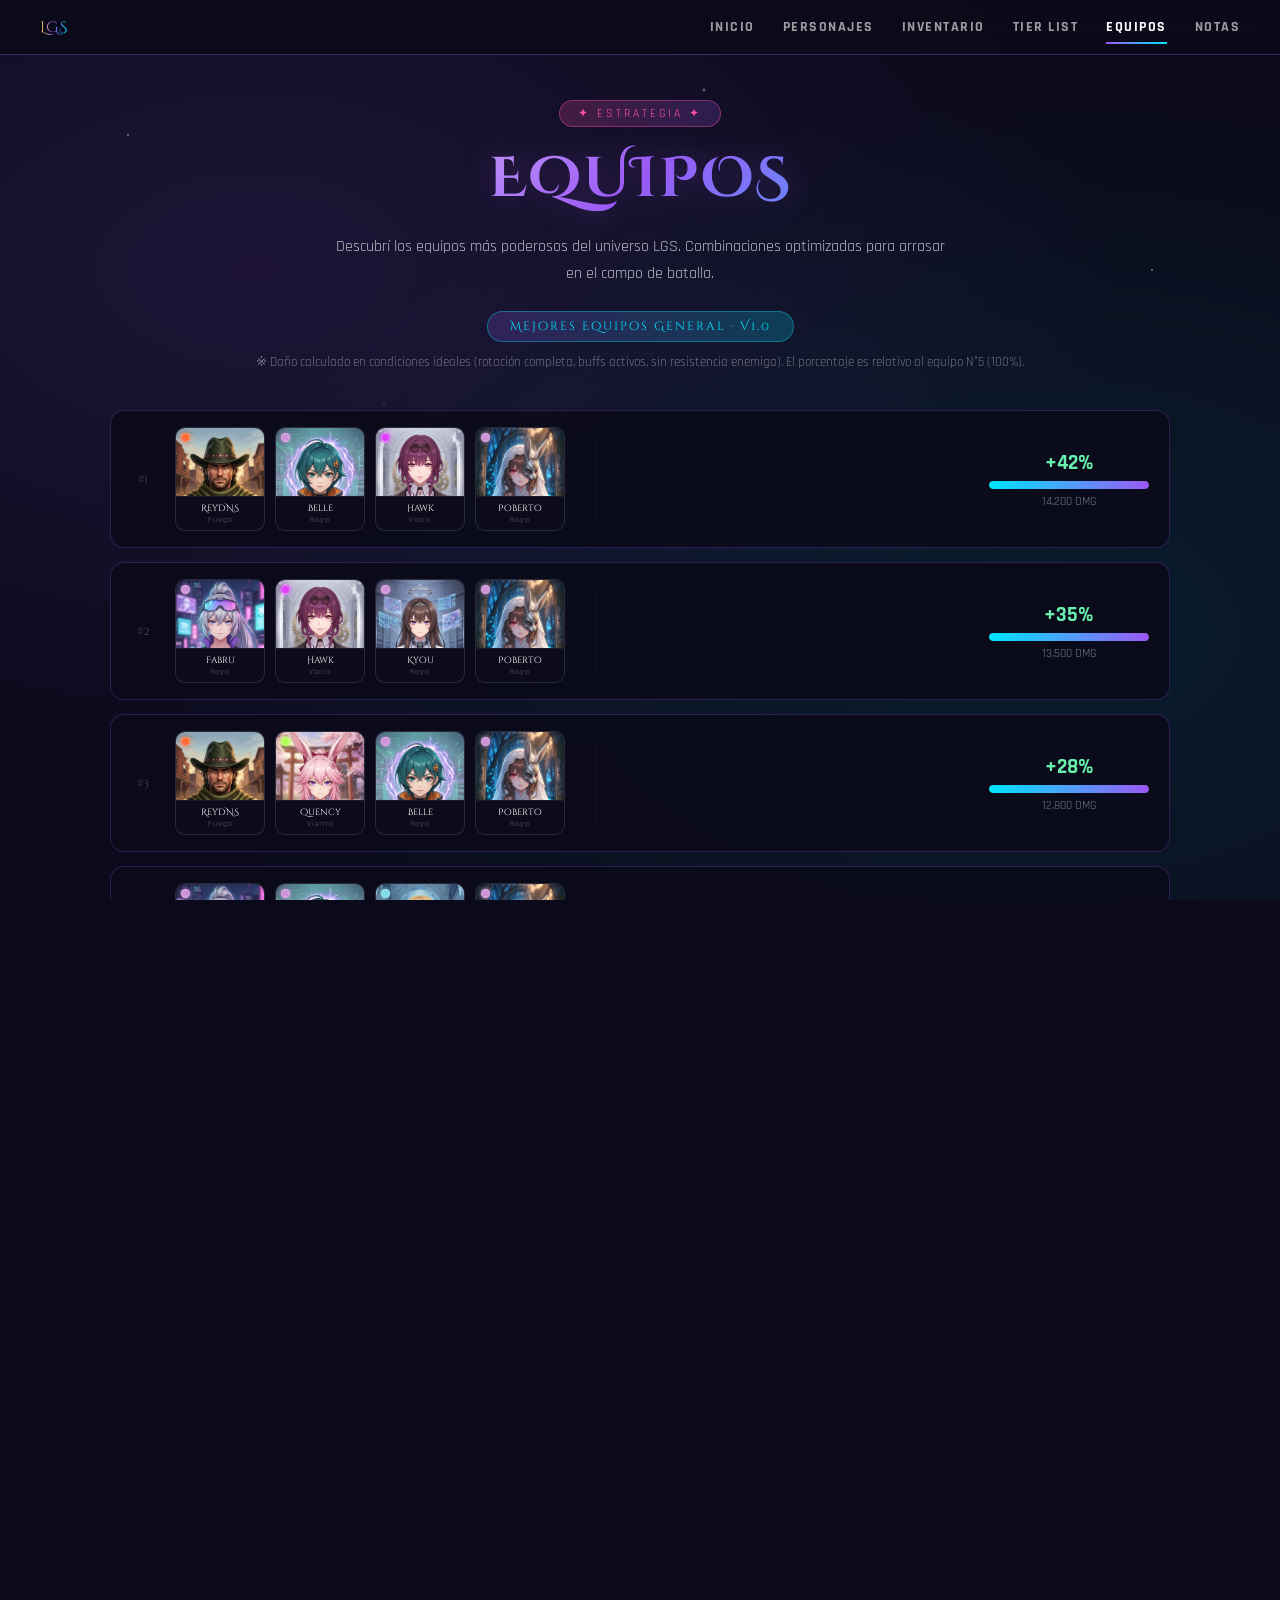
==== equipos.html @ 1db4ce7a "Add files via upload" ====
<!DOCTYPE html>
<html lang="es">
<head>
<meta charset="UTF-8">
<meta name="viewport" content="width=device-width, initial-scale=1.0">
<title>Equipos · LGS Wiki</title>
<link rel="stylesheet" href="styles.css">
<style>
/* ── REEMPLAZÁ TODO EL BLOQUE <style> con esto ── */

/* ── EQUIPOS WRAP ── */
.equipos-wrap{
  position:relative;z-index:1; /* fix subtítulo invisible */
  max-width:1100px;margin:100px auto 60px;padding:0 20px;
}
.equipos-intro{
  position:relative;z-index:2;
  text-align:center;margin-bottom:40px;
}
.equipos-desc{
  color:rgba(255,255,255,.7); /* más visible */
  font-size:1rem;line-height:1.7;max-width:620px;margin:16px auto 24px;
}
.equipos-version{
  display:inline-block;
  background:linear-gradient(90deg,rgba(155,89,245,.2),rgba(0,229,255,.2));
  border:1px solid rgba(0,229,255,.35);border-radius:20px;padding:6px 22px;
  font-family:'Cinzel Decorative',cursive;font-size:.78rem;letter-spacing:2px;color:var(--cyan);
}
.equipos-note{color:rgba(255,255,255,.4);font-size:.8rem;margin-top:12px;}

/* ── CADA EQUIPO ── */
.equipo-card{
  position:relative;z-index:1;
  background:rgba(10,10,26,.9);
  border:1px solid rgba(155,89,245,.25);
  border-radius:14px;
  padding:16px 20px;
  margin-bottom:14px;
  display:flex;
  align-items:center;
  gap:20px;
  transition:border-color .3s,box-shadow .3s;
}
.equipo-card:hover{
  border-color:var(--violet);
  box-shadow:0 6px 20px rgba(0,0,0,.5);
}

/* Número de equipo */
.equipo-num{
  font-family:'Cinzel Decorative',cursive;
  font-size:.75rem;color:rgba(255,255,255,.25);
  width:24px;flex-shrink:0;text-align:center;
}

/* Personajes */
.equipo-chars{display:flex;gap:10px;flex-shrink:0;}

/* Espacio libre a la derecha (para futuro contenido) */
.equipo-extra{
  flex:1;
  min-height:80px;
  border-left:1px dashed rgba(255,255,255,.06);
  margin-left:10px;
  padding-left:16px;
  display:flex;
  align-items:center;
  color:rgba(255,255,255,.15);
  font-size:.78rem;
  letter-spacing:1px;
}

/* Barra de daño */
.equipo-dmg-bar{
  width:160px;flex-shrink:0;
  display:flex;flex-direction:column;align-items:center;gap:5px;
}
.dmg-percent{font-size:1.3rem;font-weight:900;color:var(--gold);}
.dmg-number{font-size:.75rem;color:rgba(255,255,255,.45);}
.bar-bg{width:100%;height:8px;background:rgba(255,255,255,.07);border-radius:4px;overflow:hidden;}
.bar-fill{height:100%;background:linear-gradient(90deg,var(--cyan),var(--violet));border-radius:4px;}

/* ── TARJETAS DE PERSONAJE ── */
.eq-card{
  width:90px;background:rgba(255,255,255,.04);border:1px solid rgba(255,255,255,.1);
  border-radius:10px;overflow:hidden;display:flex;flex-direction:column;flex-shrink:0;
}
.eq-card-art{width:100%;height:68px;position:relative;overflow:hidden;}
.eq-card-art img{width:100%;height:100%;object-fit:cover;object-position:top center;display:block;}
.eq-card-art-bg{width:100%;height:100%;display:flex;align-items:center;justify-content:center;
  font-size:1.1rem;color:rgba(255,255,255,.15);}
.eq-card-elem{position:absolute;top:5px;left:5px;width:9px;height:9px;
  border-radius:50%;border:1px solid rgba(255,255,255,.3);z-index:2;}
.eq-card-body{padding:5px 6px;background:rgba(10,10,26,.85);
  border-top:1px solid rgba(255,255,255,.06);text-align:center;}
.eq-card-name{font-family:'Cinzel Decorative',cursive;font-size:.55rem;color:#fff;
  white-space:nowrap;overflow:hidden;text-overflow:ellipsis;}
.eq-card-elname{font-size:.5rem;color:rgba(255,255,255,.35);letter-spacing:1px;margin-top:1px;}

/* Responsive */
@media(max-width:700px){
  .equipo-card{flex-wrap:wrap;}
  .equipo-extra{display:none;}
  .equipo-dmg-bar{width:100%;flex-direction:row;justify-content:space-between;align-items:center;}
  .bar-bg{flex:1;margin:0 8px;}
  .eq-card{width:72px;}
  .eq-card-art{height:56px;}
}
</style>
</head>
<body data-page="equipos">
<div class="bg-layer"></div>
<nav>
  <div class="nav-logo" onclick="goTo('home')">LGS</div>
  <button class="nav-hamburger" id="nav-hamburger" aria-label="Menú">
    <span></span><span></span><span></span>
  </button>
  <div class="nav-links" id="nav-links">
    <button class="nav-btn" data-page="home"       onclick="goTo('home');closeMenu()">Inicio</button>
    <button class="nav-btn" data-page="personajes" onclick="goTo('personajes');closeMenu()">Personajes</button>
    <button class="nav-btn" data-page="inventario" onclick="goTo('inventario');closeMenu()">Inventario</button>
    <button class="nav-btn" data-page="tierlist"   onclick="goTo('tierlist');closeMenu()">Tier List</button>
    <button class="nav-btn" data-page="equipos"    onclick="goTo('equipos');closeMenu()">Equipos</button>
    <button class="nav-btn" data-page="notas"      onclick="goTo('notas');closeMenu()">Notas</button>
  </div>
</nav>

<div class="equipos-wrap">
  <div class="equipos-intro">
    <div class="section-badge">✦ Estrategia ✦</div>
    <h1 class="section-title">Equipos</h1>
    <p class="equipos-desc">Descubrí los equipos más poderosos del universo LGS. Combinaciones optimizadas para arrasar en el campo de batalla.</p>
    <div class="equipos-version">Mejores Equipos General · V1.0</div>
    <p class="equipos-note">※ Daño calculado en condiciones ideales (rotación completa, buffs activos, sin resistencia enemiga). El porcentaje es relativo al equipo N°5 (100%).</p>
  </div>
  <div id="equipos-list"></div>
</div>

<script src="scripts.js" defer></script>

<script defer>
// ════════════════════════════════════════
// MAPEO DE CARTAS (Tierlist) POR ID
// ════════════════════════════════════════
const CARTA_IMG = {
  1: 'Personajes 1.0 De frente/ReyDNSCarta.jpg',
  2: 'Personajes 1.0 De frente/MikiCarta.jpg',
  3: 'Personajes 1.0 De frente/BelleCarta.jpg',
  4: 'Personajes 1.0 De frente/HawkCarta.jpg',
  5: 'Personajes 1.0 De frente/FabruCarta.jpg',
  6: 'Personajes 1.0 De frente/EugenioCarta.jpg',
  7: 'Personajes 1.0 De frente/KyouCarta.jpg',
  8: 'Personajes 1.0 De frente/TtlimCarta.jpg',
  9: 'Personajes 1.0 De frente/CrisCarta.jpg',
  10: 'Personajes 1.0 De frente/QuencyCarta.jpg',
  11: 'Personajes 1.0 De frente/EydisCarta.jpg',
  12: 'Personajes 1.0 De frente/iKaytoCarta.jpg',
  13: 'Personajes 1.0 De frente/PobertoCarta.jpg',
  14: 'Personajes 1.0 De frente/YanfeiCarta.jpg',
  15: 'Personajes 1.0 De frente/KoenigCarta.jpg',
  16: 'Personajes 1.0 De frente/TakoCarta.jpg',
  17: 'Personajes 1.0 De frente/ZenkinCarta.jpg',
  18: 'Personajes 1.0 De frente/DawnCarta.jpg',
  19: 'Personajes 1.0 De frente/RegutaCarta.jpg',
  20: 'Personajes 1.0 De frente/NanaomiCarta.jpg',
  21: 'Personajes 1.0 De frente/SofiCarta.jpg',
  22: 'Personajes 1.0 De frente/ArekuCarta.jpg',
  23: 'Personajes 1.0 De frente/HarrietCarta.jpg',
  24: 'Personajes 1.0 De frente/AlelinCarta.jpg',
  25: 'Personajes 1.0 De frente/EscarlataCarta.jpg',
  26: 'Personajes 1.0 De frente/AbrilCarta.jpg',
  27: 'Personajes 1.0 De frente/AlexTMZCarta.jpg',
  28: 'Personajes 1.0 De frente/KomatoCarta.jpg'
};

const EQUIPOS = [
  { chars:[1,3,4,13], dmg:14200 },
  { chars:[5,4,7,13], dmg:13500 },
  { chars:[1,10,3,13], dmg:12800 },
  { chars:[5,3,8,13], dmg:12100 },
  { chars:[1,10,3,25], dmg:10000 },
  { chars:[12,18,20,13], dmg:9500 },
  { chars:[9,24,15,13], dmg:8900 },
  { chars:[9,22,19,13], dmg:8300 },
  { chars:[21,24,17,13], dmg:7800 },
  { chars:[12,8,20,25], dmg:7200 }
];

const DAMAGE_BASE = EQUIPOS[4].dmg;

function renderEquipos() {
  const container = document.getElementById('equipos-list');
  if (!container) return;

  container.innerHTML = EQUIPOS.map((equipo, idx) => {
    const porcentaje = Math.round((equipo.dmg / DAMAGE_BASE) * 100);
    const relativo   = porcentaje - 100;
    const signo      = relativo >= 0 ? '+' : '';
    const barWidth   = Math.min(100, porcentaje);

    const charsHTML = equipo.chars.map(id => {
      const c = CHARS.find(x => x.id === id);
      if (!c) {
        return `<div class="eq-card">
          <div class="eq-card-art">
            <div class="eq-card-art-bg">?</div>
          </div>
        </div>`;
      }
      const el = EC[c.element];
      // 🃏 Usamos la imagen de carta si existe; si no, el splash art; si no, gradiente
      const imgSrc = CARTA_IMG[id] || c.art;
      const artHtml = imgSrc
        ? `<img src="${imgSrc}" alt="${c.name}">`
        : `<div class="eq-card-art-bg" style="background:${GRAD[c.element]};"></div>`;
      return `
        <div class="eq-card">
          <div class="eq-card-art">
            ${artHtml}
            <div class="eq-card-elem" style="background:${el.color};box-shadow:0 0 5px ${el.color};"></div>
          </div>
          <div class="eq-card-body">
            <div class="eq-card-name">${c.name}</div>
            <div class="eq-card-elname">${el.label}</div>
          </div>
        </div>`;
    }).join('');

    return `
      <div class="equipo-card">
        <div class="equipo-num">#${idx + 1}</div>
        <div class="equipo-chars">${charsHTML}</div>
        <div class="equipo-extra"><!-- espacio libre --></div>
        <div class="equipo-dmg-bar">
<div class="dmg-percent" style="color:${relativo > 0 ? '#69f0ae' : (relativo < 0 ? '#ff5252' : 'var(--gold)')}">${signo}${relativo}%</div>          <div class="bar-bg"><div class="bar-fill" style="width:${barWidth}%"></div></div>
          <div class="dmg-number">${equipo.dmg.toLocaleString()} DMG</div>
        </div>
      </div>`;
  }).join('');
}
document.addEventListener('DOMContentLoaded', renderEquipos);

</script>
</body>
</html>
---- styles.css ----
@import url('https://fonts.googleapis.com/css2?family=Cinzel+Decorative:wght@700;900&family=Rajdhani:wght@400;600;700&display=swap');
*{margin:0;padding:0;box-sizing:border-box;}
:root{
  --gold:#f5c842;--violet:#9b59f5;--cyan:#00e5ff;--pink:#ff4fa3;
  --bg:#0a0a1a;--border:rgba(155,89,245,0.35);
  --fuego:#ff6b35;--hidro:#4fc3f7;--aero:#b2ff59;--geo:#ffca28;
  --electro:#ce93d8;--crio:#80deea;--flora:#69f0ae;
  --celestial:#ffe082;--umbral:#9e9e9e;--caos:#e040fb;
}
html,body{height:100%;background:var(--bg);color:#fff;font-family:'Rajdhani',sans-serif;overflow-x:hidden;}

.bg-layer{position:fixed;inset:0;z-index:0;pointer-events:none;
  background:radial-gradient(ellipse at 20% 30%,rgba(155,89,245,.13) 0%,transparent 60%),
             radial-gradient(ellipse at 80% 70%,rgba(0,229,255,.09) 0%,transparent 60%),var(--bg);}
.bg-layer::before{content:'';position:absolute;inset:0;
  background-image:radial-gradient(1.5px 1.5px at 10% 15%,rgba(255,255,255,.6) 0%,transparent 100%),
    radial-gradient(1px 1px at 30% 45%,rgba(255,255,255,.4) 0%,transparent 100%),
    radial-gradient(2px 2px at 55% 10%,rgba(255,255,255,.5) 0%,transparent 100%),
    radial-gradient(1px 1px at 75% 60%,rgba(255,255,255,.4) 0%,transparent 100%),
    radial-gradient(1.5px 1.5px at 90% 30%,rgba(255,255,255,.6) 0%,transparent 100%),
    radial-gradient(1px 1px at 65% 85%,rgba(255,255,255,.35) 0%,transparent 100%);
  animation:twinkle 4s ease-in-out infinite alternate;}
@keyframes twinkle{from{opacity:.6}to{opacity:1}}

/* ── NAV ── */
nav{position:fixed;top:0;left:0;right:0;z-index:300;display:flex;align-items:center;justify-content:space-between;
  padding:14px 40px;background:rgba(10,10,26,.9);backdrop-filter:blur(14px);
  border-bottom:1px solid var(--border);}
.nav-logo{font-family:'Cinzel Decorative',cursive;font-size:.95rem;cursor:pointer;
  background:linear-gradient(90deg,var(--gold),var(--violet),var(--cyan));
  -webkit-background-clip:text;background-clip:text;-webkit-text-fill-color:transparent;}

/* Links — visibles en desktop, ocultos en móvil */
.nav-links{display:flex;gap:28px;}

.nav-btn{background:none;border:none;color:rgba(255,255,255,.6);cursor:pointer;
  font-family:'Rajdhani',sans-serif;font-size:.9rem;font-weight:700;letter-spacing:1.5px;
  text-transform:uppercase;padding:4px 0;position:relative;transition:color .2s;}
.nav-btn::after{content:'';position:absolute;bottom:-4px;left:0;right:0;height:2px;
  background:linear-gradient(90deg,var(--violet),var(--cyan));
  transform:scaleX(0);transition:transform .3s;transform-origin:left;}
.nav-btn:hover,.nav-btn.active{color:#fff;}
.nav-btn.active::after,.nav-btn:hover::after{transform:scaleX(1);}

/* Hamburguesa — oculta en desktop */
.nav-hamburger{
  display:none;
  flex-direction:column;
  justify-content:center;
  align-items:center;
  gap:5px;
  background:none;
  border:1px solid rgba(155,89,245,.4);
  border-radius:8px;
  cursor:pointer;
  padding:8px 9px;
  z-index:310;
  flex-shrink:0;
}
.nav-hamburger span{
  display:block;
  width:22px;height:2px;
  background:rgba(255,255,255,.85);
  border-radius:2px;
  transition:transform .3s,opacity .3s;
}
.nav-hamburger.open span:nth-child(1){transform:translateY(7px) rotate(45deg);}
.nav-hamburger.open span:nth-child(2){opacity:0;}
.nav-hamburger.open span:nth-child(3){transform:translateY(-7px) rotate(-45deg);}

/* ── HOME ── */
.home-wrap{min-height:100vh;display:flex;flex-direction:column;align-items:center;
  justify-content:center;text-align:center;padding:100px 20px 60px;}
.hero-badge{display:inline-block;background:linear-gradient(90deg,rgba(155,89,245,.2),rgba(0,229,255,.2));
  border:1px solid rgba(0,229,255,.4);border-radius:20px;padding:6px 20px;
  font-size:.78rem;letter-spacing:3px;text-transform:uppercase;color:var(--cyan);margin-bottom:24px;
  animation:fadeInDown .8s ease both;}
.hero-title{font-family:'Cinzel Decorative',cursive;font-size:clamp(2rem,6vw,4.5rem);line-height:1.1;
  background:linear-gradient(135deg,#fff 0%,var(--gold) 40%,var(--violet) 70%,var(--cyan) 100%);
  -webkit-background-clip:text;background-clip:text;-webkit-text-fill-color:transparent;
  background-size:200% 200%;animation:gradShift 4s ease infinite,fadeInDown 1s ease both;margin-bottom:8px;}
@keyframes gradShift{0%,100%{background-position:0 50%}50%{background-position:100% 50%}}
.hero-sub{font-family:'Cinzel Decorative',cursive;font-size:clamp(.9rem,2vw,1.6rem);
  color:rgba(255,255,255,.45);letter-spacing:4px;margin-bottom:24px;animation:fadeInDown 1.1s ease both;}
.hero-divider{width:200px;height:2px;background:linear-gradient(90deg,transparent,var(--violet),var(--cyan),transparent);
  margin:0 auto 40px;animation:fadeIn 1.2s ease both;}
.hero-desc{max-width:540px;font-size:1.05rem;color:rgba(255,255,255,.55);line-height:1.7;
  margin-bottom:48px;animation:fadeInUp 1.2s ease both;}
.home-cards{display:grid;grid-template-columns:repeat(auto-fit,minmax(210px,1fr));
  gap:22px;max-width:880px;width:100%;animation:fadeInUp 1.4s ease both;}
.home-card{background:rgba(255,255,255,.04);border:1px solid var(--border);border-radius:16px;
  padding:30px 22px;cursor:pointer;transition:transform .3s,box-shadow .3s,border-color .3s;
  text-align:center;position:relative;overflow:hidden;}
.home-card::before{content:'';position:absolute;inset:0;
  background:linear-gradient(135deg,var(--c1,var(--violet)),var(--c2,var(--cyan)));
  opacity:0;transition:opacity .3s;}
.home-card:hover{transform:translateY(-8px) scale(1.03);border-color:transparent;
  box-shadow:0 20px 60px rgba(0,0,0,.4),0 0 28px var(--c1,var(--violet));}
.home-card:hover::before{opacity:.12;}
.home-card.c-chars{--c1:#ff4fa3;--c2:#9b59f5;}
.home-card.c-tier{--c1:#f5c842;--c2:#ff6b35;}
.home-card.c-inventario{--c1:#ffcc00;--c2:#f2994a;}
.home-card.c-teams{--c1:#00e5ff;--c2:#00b894;}
.hcard-icon{font-size:2.6rem;margin-bottom:14px;display:block;position:relative;z-index:1;
  filter:drop-shadow(0 0 10px var(--c1,var(--violet)));transition:transform .3s;}
.home-card:hover .hcard-icon{transform:scale(1.15) rotate(-5deg);}
.hcard-title{font-family:'Cinzel Decorative',cursive;font-size:.95rem;color:#fff;
  margin-bottom:7px;position:relative;z-index:1;letter-spacing:1px;}
.hcard-desc{font-size:.85rem;color:rgba(255,255,255,.5);line-height:1.5;position:relative;z-index:1;}
.home-stats{display:flex;gap:48px;margin-top:54px;animation:fadeInUp 1.6s ease both;}
.hstat-num{font-family:'Cinzel Decorative',cursive;font-size:2rem;
  background:linear-gradient(90deg,var(--gold),var(--violet));
  -webkit-background-clip:text;background-clip:text;-webkit-text-fill-color:transparent;}
.hstat-label{font-size:.78rem;letter-spacing:2px;text-transform:uppercase;color:rgba(255,255,255,.4);margin-top:4px;}

/* ── SECCIONES ── */
.chars-wrap{padding:100px 40px 60px;max-width:1300px;margin:0 auto;}

.section-header {
  text-align: center;
  margin-bottom: 50px;
  animation: fadeInDown 0.8s ease both;
}

.section-badge{
  display:inline-block;
  background:linear-gradient(90deg,rgba(255,79,163,.2),rgba(155,89,245,.2)); 
  border:1px solid rgba(255,79,163,.4);
  border-radius:20px;
  padding:5px 18px; 
  font-size:.75rem;
  letter-spacing:3px;
  text-transform:uppercase;
  color:var(--pink);
  margin-bottom:14px;
}

.section-title {
  font-family: 'Cinzel Decorative', cursive;
  font-size: clamp(2rem, 5vw, 3.5rem);
  background: linear-gradient(135deg, #fff 0%, var(--violet) 50%, var(--cyan) 100%);
  background-clip: text;
  -webkit-background-clip: text;
  -webkit-text-fill-color: transparent;
  margin-bottom: 10px;
  text-transform: uppercase;
  letter-spacing: 2px;
  filter: drop-shadow(0 0 15px rgba(155, 89, 245, 0.3));
}

.section-sub {
  color: rgba(255, 255, 255, 0.5);
  font-size: 1rem;
  max-width: 600px;
  margin: 0 auto;
  line-height: 1.6;
  letter-spacing: 1px;
}
/* ── INVENTARIO ── */
.inventory-wrap{padding:100px 40px 60px;max-width:1300px;margin:0 auto;}
.inventory-grid{display:grid;grid-template-columns:repeat(auto-fit,minmax(260px,1fr));gap:22px;margin-top:24px;}
.inventory-card{background:rgba(255,255,255,.04);border:1px solid rgba(255,255,255,.08);border-radius:18px;overflow:hidden;
  display:flex;flex-direction:column;transition:transform .3s,box-shadow .3s;}
.inventory-card:hover{transform:translateY(-6px);box-shadow:0 18px 50px rgba(0,0,0,.28);}
.inventory-card-media{position:relative;min-height:220px;display:flex;align-items:center;justify-content:center;
  background:linear-gradient(135deg,rgba(155,89,245,.15),rgba(0,229,255,.12));color:#fff;
  text-transform:uppercase;font-family:'Cinzel Decorative',cursive;font-size:1.8rem;letter-spacing:1px;}
.inventory-card-media span{background:rgba(0,0,0,.35);padding:10px 18px;border-radius:999px;}
.inventory-card-media-recuerdos{background:linear-gradient(135deg,#40123a,#220923);}
.inventory-card-media-objetos{background:linear-gradient(135deg,#10343d,#0d5668);}
.inventory-card-media-mensajes{background:linear-gradient(135deg,#2e1f3d,#5d3d7b);}
.inventory-card-body{padding:22px;display:flex;flex-direction:column;gap:12px;}
.inventory-card-title{font-family:'Cinzel Decorative',cursive;font-size:1.1rem;color:#fff;}
.inventory-card-desc{color:rgba(255,255,255,.6);line-height:1.65;font-size:.94rem;}
.inventory-card-notice{font-size:.82rem;color:rgba(255,255,255,.35);padding-top:4px;border-top:1px solid rgba(255,255,255,.06);}

/* ── FILTROS ── */
.filters {
  background: rgba(20, 20, 40, 0.8);
  border: 1px solid rgba(155, 89, 245, 0.4);
}
.search-wrap{position:relative;flex:1;min-width:200px;}
.search-wrap input{width:100%;background:rgba(255,255,255,.06);border:1px solid rgba(155,89,245,.3);
  border-radius:10px;padding:9px 14px 9px 40px;color:#fff;font-family:'Rajdhani',sans-serif;
  font-size:.92rem;font-weight:600;outline:none;transition:border-color .3s;}
.search-wrap input::placeholder{color:rgba(255,255,255,.3);}
.search-wrap input:focus{border-color:var(--violet);}
.s-icon{position:absolute;left:12px;top:50%;transform:translateY(-50%);opacity:.45;font-size:.95rem;}
.fg{display:flex;flex-direction:column;gap:7px;}
.fl{font-size:.68rem;letter-spacing:2px;text-transform:uppercase;color:rgba(255,255,255,.35);}
.fp{display:flex;flex-wrap:wrap;gap:5px;}
.pill {
  background: #1a1a2e;
  border: 1px solid #5a4a8a;
  color: #ddd;
  padding: 6px 14px;
  font-size: 0.85rem;
  font-weight: 600;
  border-radius: 20px;
  cursor: pointer;
  transition: all 0.2s;
  display: flex;
  align-items: center;
  gap: 6px;
  white-space: nowrap;
  user-select: none;
}

.pill:hover {
  background: #2e2a4a;
  border-color: var(--violet);
  color: #fff;
}

.pill.active {
  background: rgba(155, 89, 245, 0.3);
  border-color: var(--violet);
  color: #fff;
  box-shadow: 0 0 12px rgba(155, 89, 245, 0.4);
}
.count-lbl {
  margin-left: auto;
  color: #ffffff;
  font-size: 0.9rem;
  font-weight: 600;
  white-space: nowrap;
  background: rgba(155, 89, 245, 0.15);
  padding: 6px 14px;
  border-radius: 20px;
  border: 1px solid rgba(155, 89, 245, 0.4);
}
#char-count {
  color: var(--cyan);
  font-weight: 700;
  font-size: 1rem;
}
/* ── CARDS PERSONAJES ── */
.chars-grid{display:grid;grid-template-columns:repeat(auto-fill,minmax(165px,1fr));gap:18px;}
.char-card{position:relative;border-radius:14px;overflow:hidden;cursor:pointer;aspect-ratio:3/4;
  background:rgba(255,255,255,.04);border:1px solid rgba(255,255,255,.1);
  display:flex;flex-direction:column;transition:transform .3s,box-shadow .3s,border-color .3s;}
.char-card:hover{transform:translateY(-8px) scale(1.03);}
.char-card[data-rarity="5"]{border-color:rgba(245,200,66,.3);}
.char-card[data-rarity="5"]:hover{border-color:var(--gold);box-shadow:0 20px 50px rgba(0,0,0,.5),0 0 28px rgba(245,200,66,.3);}
.char-card[data-rarity="4"]{border-color:rgba(155,89,245,.25);}
.char-card[data-rarity="4"]:hover{border-color:var(--violet);box-shadow:0 20px 50px rgba(0,0,0,.5),0 0 22px rgba(155,89,245,.3);}
.card-art{flex:1;position:relative;overflow:hidden;}
.card-art img{width:100%;height:100%;object-fit:cover;object-position:top center;display:block;transition:transform .4s;}
.char-card:hover .card-art img{transform:scale(1.08);}
.card-art-bg{width:100%;height:100%;display:flex;align-items:center;justify-content:center;}
.elem-badge{position:absolute;top:9px;left:9px;width:13px;height:13px;border-radius:50%;
  border:2px solid rgba(255,255,255,.2);z-index:2;}
.rarity-badge{position:absolute;top:7px;right:7px;z-index:2;display:flex;gap:1px;
  background:rgba(0,0,0,.55);border-radius:7px;padding:3px 5px;backdrop-filter:blur(4px);}
.star{font-size:.52rem;line-height:1;}
.card-footer{padding:9px 11px;background:linear-gradient(0deg,rgba(10,10,26,.97),rgba(10,10,26,.7));
  border-top:1px solid rgba(255,255,255,.06);}
.card-name{font-family:'Cinzel Decorative',cursive;font-size:.63rem;color:#fff;
  text-align:center;white-space:nowrap;overflow:hidden;text-overflow:ellipsis;}
.card-el-name{font-size:.65rem;color:rgba(255,255,255,.33);text-align:center;margin-top:2px;letter-spacing:1px;}
.empty-state{grid-column:1/-1;text-align:center;padding:70px 20px;color:rgba(255,255,255,.22);}
.empty-icon{font-size:2.8rem;margin-bottom:14px;display:block;}
.empty-text{font-family:'Cinzel Decorative',cursive;font-size:.85rem;letter-spacing:2px;}

/* ── MODAL ── */
.modal-overlay{position:fixed;inset:0;z-index:500;background:rgba(0,0,0,.82);
  backdrop-filter:blur(8px);display:flex;align-items:center;justify-content:center;
  padding:20px;opacity:0;pointer-events:none;transition:opacity .28s;}
.modal-overlay.open{opacity:1;pointer-events:all;}
.modal{background:linear-gradient(160deg,#0f0f24,#0a0a1a);border-radius:18px;
  border:1px solid rgba(155,89,245,.3);max-width:860px;width:100%;max-height:88vh;
  overflow-y:auto;position:relative;transform:translateY(28px);transition:transform .28s;}
.modal-overlay.open .modal{transform:translateY(0);}
.modal::-webkit-scrollbar{width:5px;}
.modal::-webkit-scrollbar-track{background:rgba(255,255,255,.02);}
.modal::-webkit-scrollbar-thumb{background:rgba(155,89,245,.4);border-radius:3px;}
.modal-hero{position:relative;height:320px;overflow:hidden;border-radius:18px 18px 0 0;}
.modal-hero-img{width:100%;height:100%;object-fit:cover;object-position:top center;display:block;}
.modal-hero-bg{width:100%;height:100%;}
.modal-hero-grad{position:absolute;inset:0;
  background:linear-gradient(0deg,#0a0a1a 0%,rgba(10,10,26,.25) 55%,transparent 100%);}
.modal-close{position:absolute;top:14px;right:14px;z-index:10;background:rgba(0,0,0,.6);
  border:1px solid rgba(255,255,255,.18);border-radius:50%;width:34px;height:34px;
  color:#fff;font-size:1rem;cursor:pointer;display:flex;align-items:center;justify-content:center;
  transition:background .2s;backdrop-filter:blur(4px);}
.modal-close:hover{background:rgba(255,79,163,.45);}
.modal-hero-info{position:absolute;bottom:18px;left:26px;right:26px;}
.modal-name{font-family:'Cinzel Decorative',cursive;font-size:clamp(1.3rem,3vw,2rem);
  color:#fff;text-shadow:0 2px 18px rgba(0,0,0,.9);margin-bottom:4px;}
.modal-tagline{font-size:.85rem;color:rgba(255,255,255,.5);font-style:italic;letter-spacing:1px;}
.modal-badges{display:flex;align-items:center;gap:8px;margin-top:9px;flex-wrap:wrap;}
.mbadge{display:flex;align-items:center;gap:5px;background:rgba(0,0,0,.55);
  border-radius:20px;padding:3px 11px;font-size:.78rem;font-weight:700;letter-spacing:.8px;
  border:1px solid rgba(255,255,255,.12);backdrop-filter:blur(4px);}
.mbadge-dot{width:9px;height:9px;border-radius:50%;}
.mbadge-role{background:rgba(155,89,245,.15);border-color:rgba(155,89,245,.35);color:var(--violet);}
.mbadge-rarity{border-color:rgba(245,200,66,.3);}
.mbadge-paradigma{background:rgba(0,229,255,.08);border-color:rgba(0,229,255,.3);color:var(--cyan);}
.mbadge-via{background:rgba(245,200,66,.12);border-color:rgba(245,200,66,.4);color:var(--gold);
  font-family:'Rajdhani',sans-serif;font-weight:700;cursor:pointer;letter-spacing:.8px;
  transition:background .2s;}
.mbadge-via:hover{background:rgba(245,200,66,.25);}
.modal-body{padding:22px 26px 30px;}
.ms-title{font-family:'Cinzel Decorative',cursive;font-size:.75rem;color:var(--cyan);
  letter-spacing:3px;text-transform:uppercase;margin-bottom:12px;padding-bottom:7px;
  border-bottom:1px solid rgba(0,229,255,.14);}
.ms{margin-bottom:26px;}
.stats-grid{display:grid;grid-template-columns:repeat(auto-fill,minmax(155px,1fr));gap:7px;}
.srow{display:flex;justify-content:space-between;align-items:center;
  background:rgba(255,255,255,.04);border-radius:8px;padding:6px 11px;
  border:1px solid rgba(255,255,255,.05);}
.sname{font-size:.78rem;color:rgba(255,255,255,.48);font-weight:600;}
.sval{font-size:.85rem;color:#fff;font-weight:700;}
.skill-card{background:rgba(255,255,255,.04);border:1px solid rgba(255,255,255,.07);
  border-radius:11px;padding:14px 16px;margin-bottom:10px;transition:border-color .3s;}
.skill-card:hover{border-color:rgba(155,89,245,.3);}
.sk-head{display:flex;align-items:center;gap:9px;margin-bottom:7px;}
.sk-icon{font-size:1.1rem;}
.sk-name{font-family:'Cinzel Decorative',cursive;font-size:.74rem;color:var(--gold);letter-spacing:.8px;}
.sk-type{font-size:.68rem;color:rgba(255,255,255,.32);letter-spacing:2px;text-transform:uppercase;margin-left:auto;}
.sk-flavor{font-size:.8rem;color:rgba(255,255,255,.42);font-style:italic;margin-bottom:7px;line-height:1.5;}
.sk-desc{font-size:.86rem;color:rgba(255,255,255,.73);line-height:1.6;}
.sk-desc strong{color:var(--cyan);}
.ptable{width:100%;border-collapse:collapse;}
.ptable th{font-size:.7rem;letter-spacing:2px;text-transform:uppercase;color:rgba(255,255,255,.32);
  padding:7px 11px;text-align:left;border-bottom:1px solid rgba(255,255,255,.07);}
.ptable td{padding:8px 11px;font-size:.83rem;border-bottom:1px solid rgba(255,255,255,.04);}
.ptable tr:last-child td{border-bottom:none;}
.ptable tr:hover td{background:rgba(255,255,255,.03);}
.pnum{color:var(--gold);font-weight:700;text-align:center;font-family:'Cinzel Decorative',cursive;}
.pname{color:var(--violet);font-weight:700;}
.pdesc{color:rgba(255,255,255,.62);line-height:1.5;}
.pdesc strong{color:var(--cyan);}

/* ── COMING SOON ── */
.coming-soon{min-height:100vh;display:flex;flex-direction:column;align-items:center;
  justify-content:center;text-align:center;padding:100px 20px;}
.cs-icon{font-size:4rem;margin-bottom:20px;opacity:.4;}
.cs-title{font-family:'Cinzel Decorative',cursive;font-size:1.4rem;color:rgba(255,255,255,.25);
  letter-spacing:3px;margin-bottom:10px;}
.cs-sub{font-size:.9rem;color:rgba(255,255,255,.15);letter-spacing:2px;}

/* ── KEYFRAMES ── */
@keyframes fadeInDown{from{opacity:0;transform:translateY(-24px)}to{opacity:1;transform:translateY(0)}}
@keyframes fadeInUp{from{opacity:0;transform:translateY(24px)}to{opacity:1;transform:translateY(0)}}
@keyframes fadeIn{from{opacity:0}to{opacity:1}}

/* ══════════════════════════════
   TABLET (≤ 900px)
══════════════════════════════ */
@media (max-width:900px){
  nav{padding:14px 20px;}
  .home-cards{grid-template-columns:repeat(2,1fr);gap:14px;}
  .home-wrap{padding:90px 16px 50px;}
  .hero-title{font-size:clamp(1.8rem,7vw,3.2rem);}
  .hero-sub{font-size:clamp(.8rem,2.5vw,1.3rem);}
  .hero-desc{font-size:.98rem;}
  .chars-wrap{padding:90px 20px 50px;}
}

/* ══════════════════════════════
   MÓVIL (≤ 600px)
══════════════════════════════ */
@media (max-width:600px){
  nav{padding:12px 16px;}

  /* Mostrar hamburguesa */
  .nav-hamburger{display:flex;}

  /* Ocultar links y convertirlos en drawer lateral */
  .nav-links{
    display:flex; /* siempre flex, pero fuera de pantalla */
    position:fixed;
    top:0;right:0;
    height:100vh;
    width:72%;
    max-width:280px;
    background:rgba(10,10,26,.97);
    backdrop-filter:blur(16px);
    border-left:1px solid rgba(155,89,245,.3);
    flex-direction:column;
    align-items:flex-start;
    justify-content:center;
    gap:4px;
    padding:40px 28px;
    transform:translateX(100%);
    transition:transform .3s ease;
    z-index:305;
  }
  .nav-links.open{transform:translateX(0);}

  .nav-btn{
    font-size:1.05rem;
    padding:12px 0;
    width:100%;
    text-align:left;
    border-bottom:1px solid rgba(255,255,255,.06);
  }
  .nav-btn::after{display:none;}

  /* Home */
  .home-wrap{padding:80px 14px 44px;}
  .hero-title{font-size:clamp(1.5rem,9vw,2.4rem);}
  .hero-sub{font-size:.85rem;letter-spacing:3px;}
  .hero-desc{font-size:.92rem;}
  .hero-divider{width:140px;}
  .home-cards{grid-template-columns:1fr 1fr;gap:10px;}
  .hcard-icon{font-size:2rem;margin-bottom:10px;}
  .hcard-title{font-size:.82rem;}
  .hcard-desc{font-size:.75rem;}
  .home-stats{gap:28px;}
  .hstat-num{font-size:1.6rem;}
  .hstat-label{font-size:.7rem;}

  /* Personajes */
  .chars-wrap{padding:80px 12px 40px;}
  .chars-grid{grid-template-columns:repeat(auto-fill,minmax(130px,1fr));gap:12px;}
  .simple-search{margin:0 0 24px;max-width:100%;}

  /* Modal */
  .modal{max-height:95vh;border-radius:14px;}
  .modal-hero{height:220px;}
  .modal-body{padding:16px 16px 24px;}
  .stats-grid{grid-template-columns:repeat(2,1fr);}
  .ptable th,.ptable td{padding:6px 8px;font-size:.78rem;}
}

/* ══════════════════════════════
   MUY CHICO (≤ 380px)
══════════════════════════════ */
@media (max-width:380px){
  .home-cards{grid-template-columns:1fr;}
  .hero-title{font-size:1.4rem;}
  .chars-grid{grid-template-columns:repeat(2,1fr);}
}
/* ── RASGO ÚNICO ── */
.rasgo-desc {
  color: rgba(255,255,255,.55);
  font-size: .88rem;
  line-height: 1.6;
  margin-bottom: 14px;
  font-style: italic;
}

.rasgo-grid {
  display: grid;
  grid-template-columns: repeat(auto-fill, minmax(200px, 1fr));
  gap: 10px;
}

.rasgo-card {
  background: rgba(255,255,255,.05);
  border: 1px solid rgba(245,200,66,.25);
  border-radius: 12px;
  padding: 12px 14px;
  transition: border-color .3s, box-shadow .3s;
}

.rasgo-card:hover {
  border-color: var(--gold);
  box-shadow: 0 0 14px rgba(245,200,66,.15);
}

.rasgo-ally {
  font-size: .72rem;
  text-transform: uppercase;
  letter-spacing: 2px;
  color: var(--cyan);
  margin-bottom: 4px;
}

.rasgo-name {
  font-family: 'Cinzel Decorative', cursive;
  font-size: .78rem;
  color: var(--gold);
  margin-bottom: 6px;
}

.rasgo-text {
  font-size: .82rem;
  color: rgba(255,255,255,.65);
  line-height: 1.55;
}
/* ── TOOLTIP GLOBAL (POSITION FIXED) ── */
#global-tooltip {
  position: fixed;
  z-index: 9999;
  background: #0f0f24;
  border: 1px solid var(--cyan);
  color: #fff;
  padding: 6px 12px;
  border-radius: 6px;
  font-size: 0.75rem;
  max-width: 220px;
  white-space: normal;
  word-break: break-word;
  box-shadow: 0 4px 12px rgba(0,0,0,.6);
  pointer-events: none;
  opacity: 0;
  transition: opacity 0.2s;
}

#global-tooltip.visible {
  opacity: 1;
}
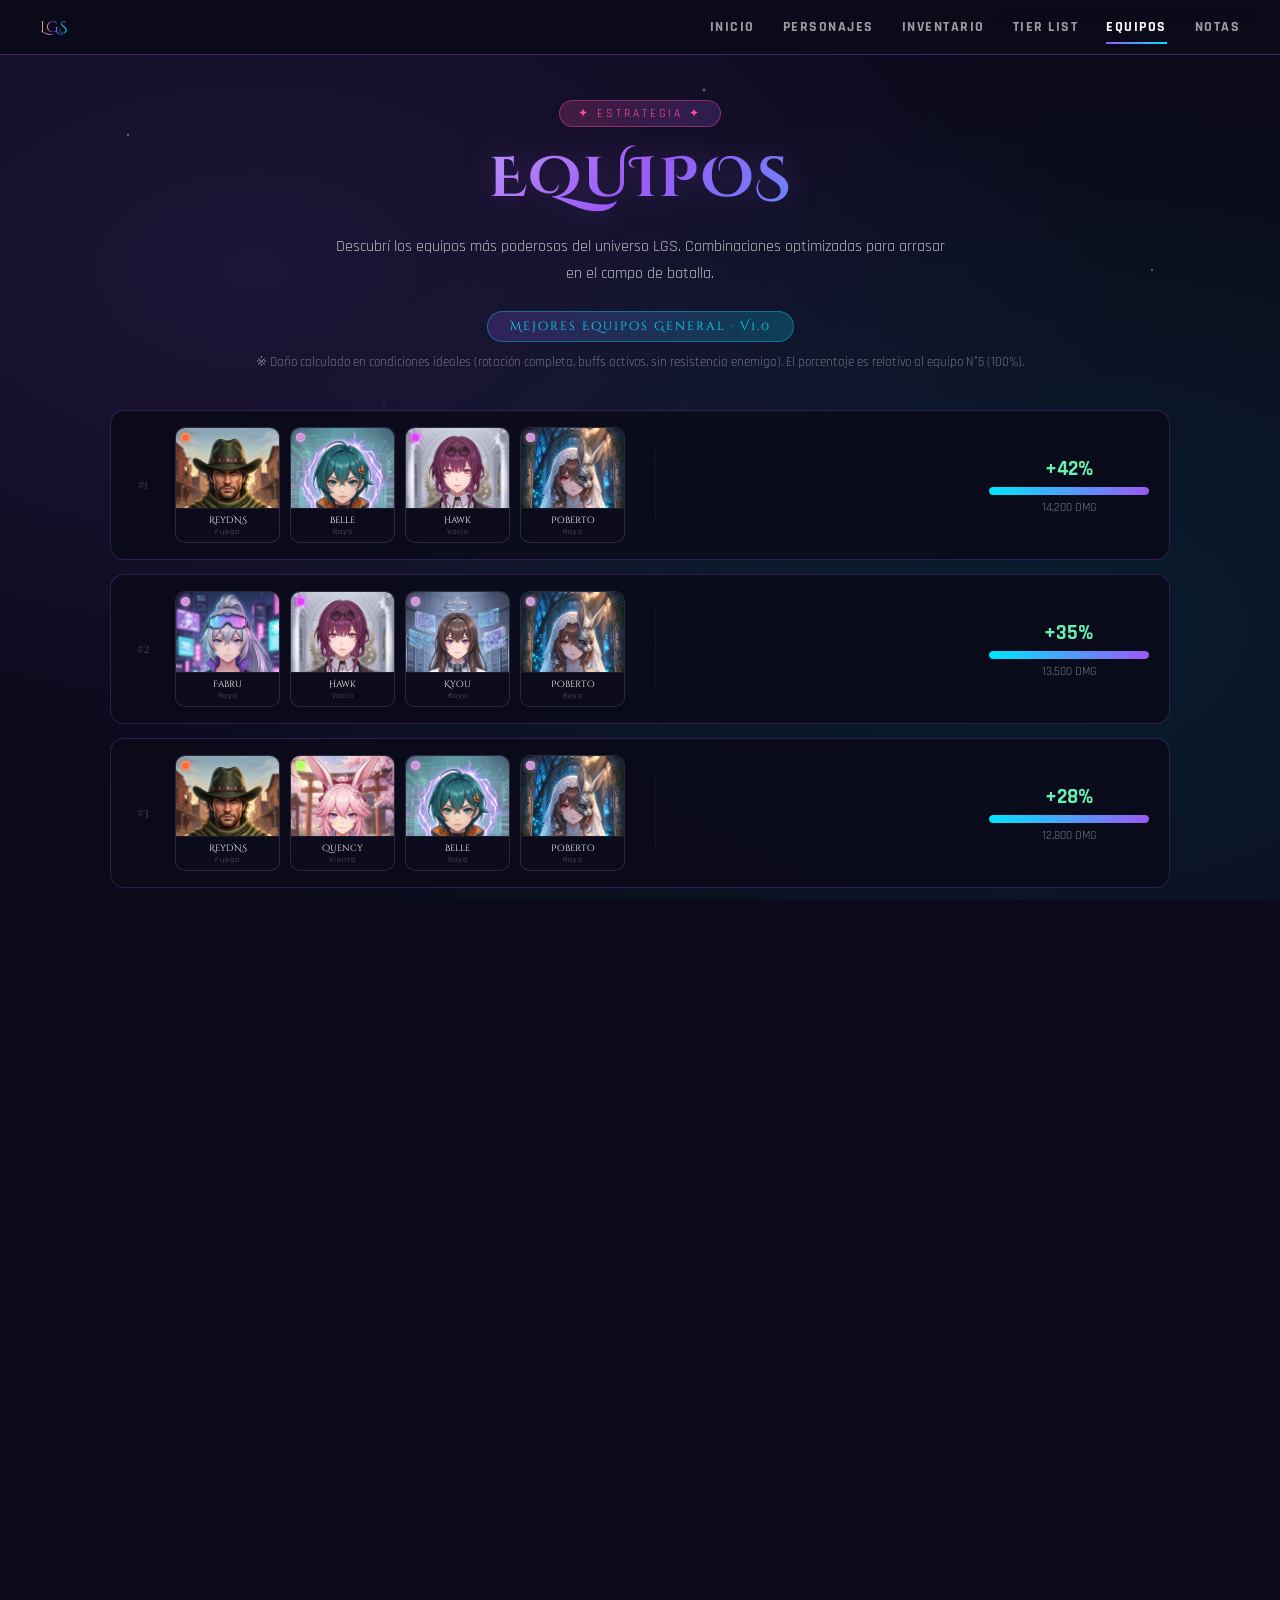
==== commit 2f28b380: "Add files via upload" ====
--- a/equipos.html
+++ b/equipos.html
@@ -83,10 +83,10 @@
 
 /* ── TARJETAS DE PERSONAJE ── */
 .eq-card{
-  width:90px;background:rgba(255,255,255,.04);border:1px solid rgba(255,255,255,.1);
+  width:105px;background:rgba(255,255,255,.04);border:1px solid rgba(255,255,255,.1);
   border-radius:10px;overflow:hidden;display:flex;flex-direction:column;flex-shrink:0;
 }
-.eq-card-art{width:100%;height:68px;position:relative;overflow:hidden;}
+.eq-card-art{width:100%;height:80px;position:relative;overflow:hidden;}
 .eq-card-art img{width:100%;height:100%;object-fit:cover;object-position:top center;display:block;}
 .eq-card-art-bg{width:100%;height:100%;display:flex;align-items:center;justify-content:center;
   font-size:1.1rem;color:rgba(255,255,255,.15);}
@@ -104,8 +104,8 @@
   .equipo-extra{display:none;}
   .equipo-dmg-bar{width:100%;flex-direction:row;justify-content:space-between;align-items:center;}
   .bar-bg{flex:1;margin:0 8px;}
-  .eq-card{width:72px;}
-  .eq-card-art{height:56px;}
+  .eq-card{width:84px;}
+  .eq-card-art{height:66px;}
 }
 </style>
 </head>
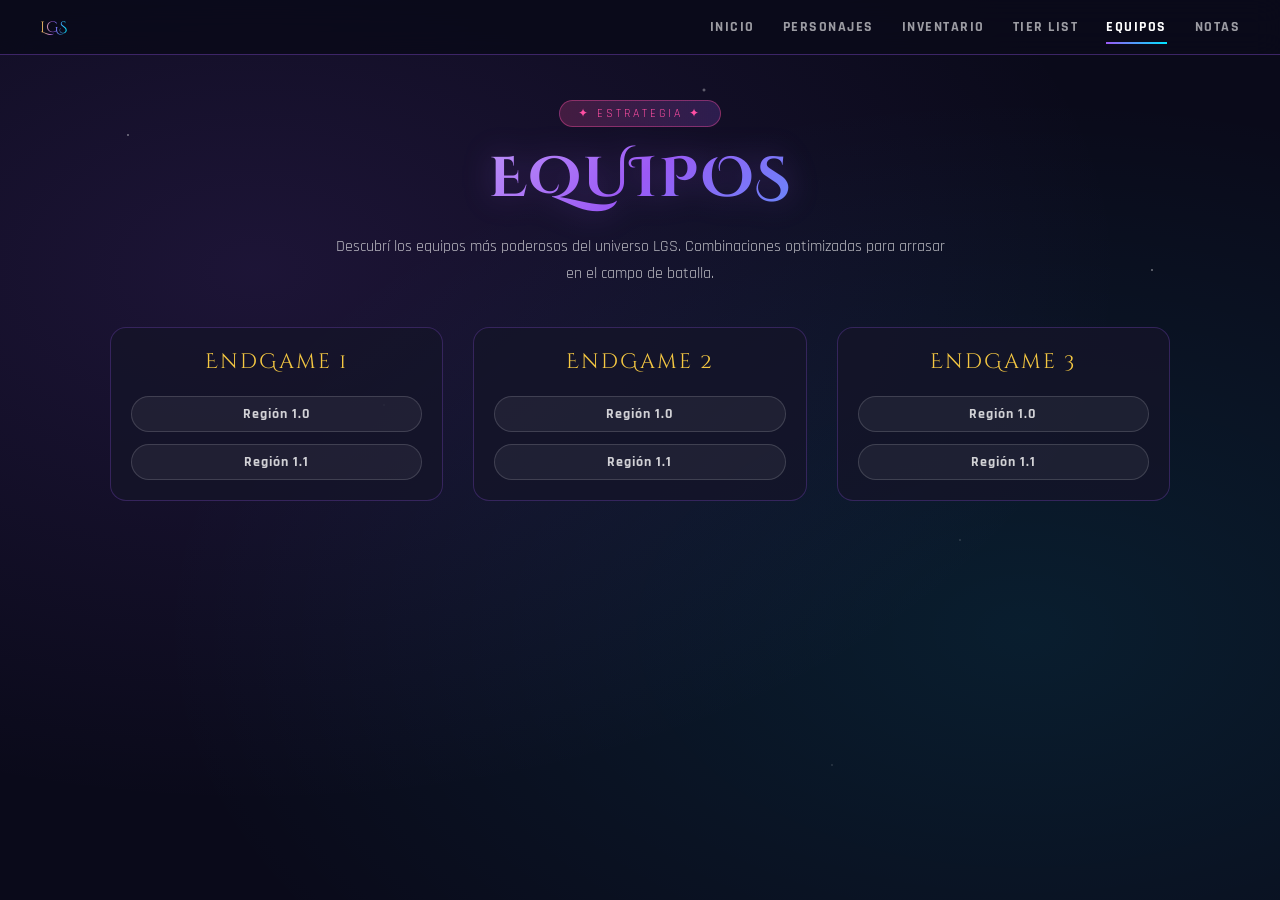
==== commit e4e41622: "Add files via upload" ====
--- a/equipos.html
+++ b/equipos.html
@@ -6,11 +6,9 @@
 <title>Equipos · LGS Wiki</title>
 <link rel="stylesheet" href="styles.css">
 <style>
-/* ── REEMPLAZÁ TODO EL BLOQUE <style> con esto ── */
-
 /* ── EQUIPOS WRAP ── */
 .equipos-wrap{
-  position:relative;z-index:1; /* fix subtítulo invisible */
+  position:relative;z-index:1;
   max-width:1100px;margin:100px auto 60px;padding:0 20px;
 }
 .equipos-intro{
@@ -18,7 +16,7 @@
   text-align:center;margin-bottom:40px;
 }
 .equipos-desc{
-  color:rgba(255,255,255,.7); /* más visible */
+  color:rgba(255,255,255,.7);
   font-size:1rem;line-height:1.7;max-width:620px;margin:16px auto 24px;
 }
 .equipos-version{
@@ -27,13 +25,91 @@
   border:1px solid rgba(0,229,255,.35);border-radius:20px;padding:6px 22px;
   font-family:'Cinzel Decorative',cursive;font-size:.78rem;letter-spacing:2px;color:var(--cyan);
 }
-.equipos-note{color:rgba(255,255,255,.4);font-size:.8rem;margin-top:12px;}
-
-/* ── CADA EQUIPO ── */
+
+/* ── SELECTOR DE ENDGAME / REGIÓN ── */
+.selector-grid {
+  display: flex;
+  flex-wrap: wrap;
+  gap: 30px;
+  justify-content: center;
+  margin-bottom: 40px;
+}
+.endgame-col {
+  flex: 1;
+  min-width: 250px;
+  background: rgba(20,20,40,0.8);
+  border: 1px solid rgba(155,89,245,0.25);
+  border-radius: 16px;
+  padding: 20px;
+  display: flex;
+  flex-direction: column;
+  align-items: center;
+  gap: 12px;
+}
+.endgame-title {
+  font-family: 'Cinzel Decorative', cursive;
+  font-size: 1.3rem;
+  color: var(--gold);
+  letter-spacing: 2px;
+  margin-bottom: 8px;
+  text-align: center;
+}
+.region-btn {
+  width: 100%;
+  background: rgba(255,255,255,0.05);
+  border: 1px solid rgba(255,255,255,0.15);
+  border-radius: 20px;
+  padding: 8px 16px;
+  font-size: 0.85rem;
+  font-weight: 700;
+  color: rgba(255,255,255,0.8);
+  cursor: pointer;
+  transition: all 0.2s;
+  font-family: 'Rajdhani', sans-serif;
+  letter-spacing: 1px;
+}
+.region-btn:hover {
+  background: rgba(155,89,245,0.2);
+  border-color: var(--violet);
+  color: #fff;
+}
+
+/* ── BARRA DE NAVEGACIÓN INTERNA ── */
+.back-bar {
+  display: flex;
+  align-items: center;
+  gap: 10px;
+  margin-bottom: 20px;
+}
+.back-btn {
+  background: rgba(255,255,255,0.05);
+  border: 1px solid rgba(155,89,245,0.3);
+  border-radius: 20px;
+  padding: 6px 16px;
+  font-size: 0.8rem;
+  font-weight: 700;
+  color: var(--violet);
+  cursor: pointer;
+  transition: background 0.2s;
+  font-family: 'Rajdhani', sans-serif;
+  letter-spacing: 1px;
+}
+.back-btn:hover {
+  background: rgba(155,89,245,0.2);
+}
+.active-selection {
+  font-size: 0.9rem;
+  color: rgba(255,255,255,0.6);
+  font-weight: 600;
+}
+
+/* ── LISTA DE EQUIPOS ── */
+#equipos-list {
+  display: none;
+}
 .equipo-card{
-  position:relative;z-index:1;
-  background:rgba(10,10,26,.9);
-  border:1px solid rgba(155,89,245,.25);
+  background: rgba(10,10,20,0.85);
+  border:1px solid rgba(155,89,245,0.35);
   border-radius:14px;
   padding:16px 20px;
   margin-bottom:14px;
@@ -46,18 +122,12 @@
   border-color:var(--violet);
   box-shadow:0 6px 20px rgba(0,0,0,.5);
 }
-
-/* Número de equipo */
 .equipo-num{
   font-family:'Cinzel Decorative',cursive;
   font-size:.75rem;color:rgba(255,255,255,.25);
   width:24px;flex-shrink:0;text-align:center;
 }
-
-/* Personajes */
 .equipo-chars{display:flex;gap:10px;flex-shrink:0;}
-
-/* Espacio libre a la derecha (para futuro contenido) */
 .equipo-extra{
   flex:1;
   min-height:80px;
@@ -70,8 +140,6 @@
   font-size:.78rem;
   letter-spacing:1px;
 }
-
-/* Barra de daño */
 .equipo-dmg-bar{
   width:160px;flex-shrink:0;
   display:flex;flex-direction:column;align-items:center;gap:5px;
@@ -81,12 +149,12 @@
 .bar-bg{width:100%;height:8px;background:rgba(255,255,255,.07);border-radius:4px;overflow:hidden;}
 .bar-fill{height:100%;background:linear-gradient(90deg,var(--cyan),var(--violet));border-radius:4px;}
 
-/* ── TARJETAS DE PERSONAJE ── */
+/* Tarjetas de personajes */
 .eq-card{
-  width:105px;background:rgba(255,255,255,.04);border:1px solid rgba(255,255,255,.1);
+  width:90px;background:rgba(255,255,255,.04);border:1px solid rgba(255,255,255,.1);
   border-radius:10px;overflow:hidden;display:flex;flex-direction:column;flex-shrink:0;
 }
-.eq-card-art{width:100%;height:80px;position:relative;overflow:hidden;}
+.eq-card-art{width:100%;height:68px;position:relative;overflow:hidden;}
 .eq-card-art img{width:100%;height:100%;object-fit:cover;object-position:top center;display:block;}
 .eq-card-art-bg{width:100%;height:100%;display:flex;align-items:center;justify-content:center;
   font-size:1.1rem;color:rgba(255,255,255,.15);}
@@ -100,12 +168,20 @@
 
 /* Responsive */
 @media(max-width:700px){
+  .selector-grid {
+    flex-direction: column;
+    align-items: center;
+  }
+  .endgame-col {
+    width: 100%;
+    max-width: 400px;
+  }
   .equipo-card{flex-wrap:wrap;}
   .equipo-extra{display:none;}
   .equipo-dmg-bar{width:100%;flex-direction:row;justify-content:space-between;align-items:center;}
   .bar-bg{flex:1;margin:0 8px;}
-  .eq-card{width:84px;}
-  .eq-card-art{height:66px;}
+  .eq-card{width:72px;}
+  .eq-card-art{height:56px;}
 }
 </style>
 </head>
@@ -131,73 +207,103 @@
     <div class="section-badge">✦ Estrategia ✦</div>
     <h1 class="section-title">Equipos</h1>
     <p class="equipos-desc">Descubrí los equipos más poderosos del universo LGS. Combinaciones optimizadas para arrasar en el campo de batalla.</p>
-    <div class="equipos-version">Mejores Equipos General · V1.0</div>
-    <p class="equipos-note">※ Daño calculado en condiciones ideales (rotación completa, buffs activos, sin resistencia enemiga). El porcentaje es relativo al equipo N°5 (100%).</p>
   </div>
+
+  <!-- PANEL DE SELECCIÓN -->
+  <div id="selector-panel">
+    <div class="selector-grid">
+      <!-- EndGame 1 -->
+      <div class="endgame-col">
+        <div class="endgame-title">EndGame 1</div>
+        <button class="region-btn" data-endgame="1" data-region="1.0">Región 1.0</button>
+        <button class="region-btn" data-endgame="1" data-region="1.1">Región 1.1</button>
+        <!-- Añade más botones según necesites -->
+      </div>
+      <!-- EndGame 2 -->
+      <div class="endgame-col">
+        <div class="endgame-title">EndGame 2</div>
+        <button class="region-btn" data-endgame="2" data-region="1.0">Región 1.0</button>
+        <button class="region-btn" data-endgame="2" data-region="1.1">Región 1.1</button>
+      </div>
+      <!-- EndGame 3 -->
+      <div class="endgame-col">
+        <div class="endgame-title">EndGame 3</div>
+        <button class="region-btn" data-endgame="3" data-region="1.0">Región 1.0</button>
+        <button class="region-btn" data-endgame="3" data-region="1.1">Región 1.1</button>
+      </div>
+    </div>
+  </div>
+
+  <!-- BARRA DE RETORNO + INFO DE SELECCIÓN -->
+  <div id="nav-bar" style="display: none;">
+    <div class="back-bar">
+      <button class="back-btn" id="back-btn">← Volver a selección</button>
+      <span class="active-selection" id="active-selection-text"></span>
+    </div>
+  </div>
+
+  <!-- LISTA DE EQUIPOS (se llena dinámicamente) -->
   <div id="equipos-list"></div>
 </div>
 
 <script src="scripts.js" defer></script>
+<div id="global-tooltip"></div>
 
 <script defer>
 // ════════════════════════════════════════
-// MAPEO DE CARTAS (Tierlist) POR ID
-// ════════════════════════════════════════
-const CARTA_IMG = {
-  1: 'Personajes 1.0 De frente/ReyDNSCarta.jpg',
-  2: 'Personajes 1.0 De frente/MikiCarta.jpg',
-  3: 'Personajes 1.0 De frente/BelleCarta.jpg',
-  4: 'Personajes 1.0 De frente/HawkCarta.jpg',
-  5: 'Personajes 1.0 De frente/FabruCarta.jpg',
-  6: 'Personajes 1.0 De frente/EugenioCarta.jpg',
-  7: 'Personajes 1.0 De frente/KyouCarta.jpg',
-  8: 'Personajes 1.0 De frente/TtlimCarta.jpg',
-  9: 'Personajes 1.0 De frente/CrisCarta.jpg',
-  10: 'Personajes 1.0 De frente/QuencyCarta.jpg',
-  11: 'Personajes 1.0 De frente/EydisCarta.jpg',
-  12: 'Personajes 1.0 De frente/iKaytoCarta.jpg',
-  13: 'Personajes 1.0 De frente/PobertoCarta.jpg',
-  14: 'Personajes 1.0 De frente/YanfeiCarta.jpg',
-  15: 'Personajes 1.0 De frente/KoenigCarta.jpg',
-  16: 'Personajes 1.0 De frente/TakoCarta.jpg',
-  17: 'Personajes 1.0 De frente/ZenkinCarta.jpg',
-  18: 'Personajes 1.0 De frente/DawnCarta.jpg',
-  19: 'Personajes 1.0 De frente/RegutaCarta.jpg',
-  20: 'Personajes 1.0 De frente/NanaomiCarta.jpg',
-  21: 'Personajes 1.0 De frente/SofiCarta.jpg',
-  22: 'Personajes 1.0 De frente/ArekuCarta.jpg',
-  23: 'Personajes 1.0 De frente/HarrietCarta.jpg',
-  24: 'Personajes 1.0 De frente/AlelinCarta.jpg',
-  25: 'Personajes 1.0 De frente/EscarlataCarta.jpg',
-  26: 'Personajes 1.0 De frente/AbrilCarta.jpg',
-  27: 'Personajes 1.0 De frente/AlexTMZCarta.jpg',
-  28: 'Personajes 1.0 De frente/KomatoCarta.jpg'
+// DATOS DE EQUIPOS POR ENDGAME Y REGIÓN
+// ════════════════════════════════════════
+const DATA_EQUIPOS = {
+  // EndGame 1
+  1: {
+    '1.0': [  // Región 1.0 (tus datos actuales)
+      { chars:[1,3,4,13], dmg:14200 },
+      { chars:[5,4,7,13], dmg:13500 },
+      { chars:[1,10,3,13], dmg:12800 },
+      { chars:[5,3,8,13], dmg:12100 },
+      { chars:[1,10,3,25], dmg:10000 },
+      { chars:[12,18,20,13], dmg:9500 },
+      { chars:[9,24,15,13], dmg:8900 },
+      { chars:[9,22,19,13], dmg:8300 },
+      { chars:[21,24,17,13], dmg:7800 },
+      { chars:[12,8,20,25], dmg:7200 }
+    ],
+    '1.1': []  // aquí irán los equipos de la región 1.1
+  },
+  // EndGame 2
+  2: {
+    '1.0': [],
+    '1.1': []
+  },
+  // EndGame 3
+  3: {
+    '1.0': [],
+    '1.1': []
+  }
 };
 
-const EQUIPOS = [
-  { chars:[1,3,4,13], dmg:14200 },
-  { chars:[5,4,7,13], dmg:13500 },
-  { chars:[1,10,3,13], dmg:12800 },
-  { chars:[5,3,8,13], dmg:12100 },
-  { chars:[1,10,3,25], dmg:10000 },
-  { chars:[12,18,20,13], dmg:9500 },
-  { chars:[9,24,15,13], dmg:8900 },
-  { chars:[9,22,19,13], dmg:8300 },
-  { chars:[21,24,17,13], dmg:7800 },
-  { chars:[12,8,20,25], dmg:7200 }
-];
-
-const DAMAGE_BASE = EQUIPOS[4].dmg;
-
-function renderEquipos() {
+let currentSelection = null;
+
+// ════════════════════════════════════════
+// FUNCIONES DE RENDER DE EQUIPOS
+// ════════════════════════════════════════
+function renderEquipos(equipos) {
   const container = document.getElementById('equipos-list');
   if (!container) return;
 
-  container.innerHTML = EQUIPOS.map((equipo, idx) => {
+  if (!equipos || equipos.length === 0) {
+    container.innerHTML = '<p style="text-align:center; color:rgba(255,255,255,0.4);">No hay equipos disponibles para esta selección.</p>';
+    container.style.display = 'block';
+    return;
+  }
+
+  const DAMAGE_BASE = equipos.length >= 5 ? equipos[4].dmg : equipos[0].dmg;
+
+  container.innerHTML = equipos.map((equipo, idx) => {
     const porcentaje = Math.round((equipo.dmg / DAMAGE_BASE) * 100);
     const relativo   = porcentaje - 100;
     const signo      = relativo >= 0 ? '+' : '';
-    const barWidth   = Math.min(100, porcentaje);
+    const barWidth   = Math.min(100, Math.max(0, porcentaje));
 
     const charsHTML = equipo.chars.map(id => {
       const c = CHARS.find(x => x.id === id);
@@ -209,8 +315,7 @@
         </div>`;
       }
       const el = EC[c.element];
-      // 🃏 Usamos la imagen de carta si existe; si no, el splash art; si no, gradiente
-      const imgSrc = CARTA_IMG[id] || c.art;
+      const imgSrc = c.art;  // aquí puedes usar tu mapeo de cartas si quieres, yo uso el splash art
       const artHtml = imgSrc
         ? `<img src="${imgSrc}" alt="${c.name}">`
         : `<div class="eq-card-art-bg" style="background:${GRAD[c.element]};"></div>`;
@@ -233,14 +338,54 @@
         <div class="equipo-chars">${charsHTML}</div>
         <div class="equipo-extra"><!-- espacio libre --></div>
         <div class="equipo-dmg-bar">
-<div class="dmg-percent" style="color:${relativo > 0 ? '#69f0ae' : (relativo < 0 ? '#ff5252' : 'var(--gold)')}">${signo}${relativo}%</div>          <div class="bar-bg"><div class="bar-fill" style="width:${barWidth}%"></div></div>
+          <div class="dmg-percent" style="color:${relativo > 0 ? '#69f0ae' : (relativo < 0 ? '#ff5252' : 'var(--gold)')}">${signo}${relativo}%</div>
+          <div class="bar-bg"><div class="bar-fill" style="width:${barWidth}%"></div></div>
           <div class="dmg-number">${equipo.dmg.toLocaleString()} DMG</div>
         </div>
       </div>`;
   }).join('');
-}
-document.addEventListener('DOMContentLoaded', renderEquipos);
-
+
+  container.style.display = 'block';
+}
+
+// ════════════════════════════════════════
+// MANEJO DE LA INTERFAZ
+// ════════════════════════════════════════
+document.addEventListener('DOMContentLoaded', () => {
+  const selectorPanel = document.getElementById('selector-panel');
+  const navBar = document.getElementById('nav-bar');
+  const equiposList = document.getElementById('equipos-list');
+  const backBtn = document.getElementById('back-btn');
+  const activeText = document.getElementById('active-selection-text');
+
+  // Evento en los botones de región
+  document.querySelectorAll('.region-btn').forEach(btn => {
+    btn.addEventListener('click', () => {
+      const endgame = btn.dataset.endgame;
+      const region = btn.dataset.region;
+      const equipos = DATA_EQUIPOS[endgame]?.[region] || [];
+
+      currentSelection = { endgame, region };
+      activeText.textContent = `EndGame ${endgame} · Región ${region}`;
+
+      // Ocultar selector, mostrar barra y equipos
+      selectorPanel.style.display = 'none';
+      navBar.style.display = 'block';
+      equiposList.style.display = 'block';
+
+      renderEquipos(equipos);
+    });
+  });
+
+  // Botón Volver
+  backBtn.addEventListener('click', () => {
+    selectorPanel.style.display = 'block';
+    navBar.style.display = 'none';
+    equiposList.style.display = 'none';
+    equiposList.innerHTML = '';
+    currentSelection = null;
+  });
+});
 </script>
 </body>
 </html>
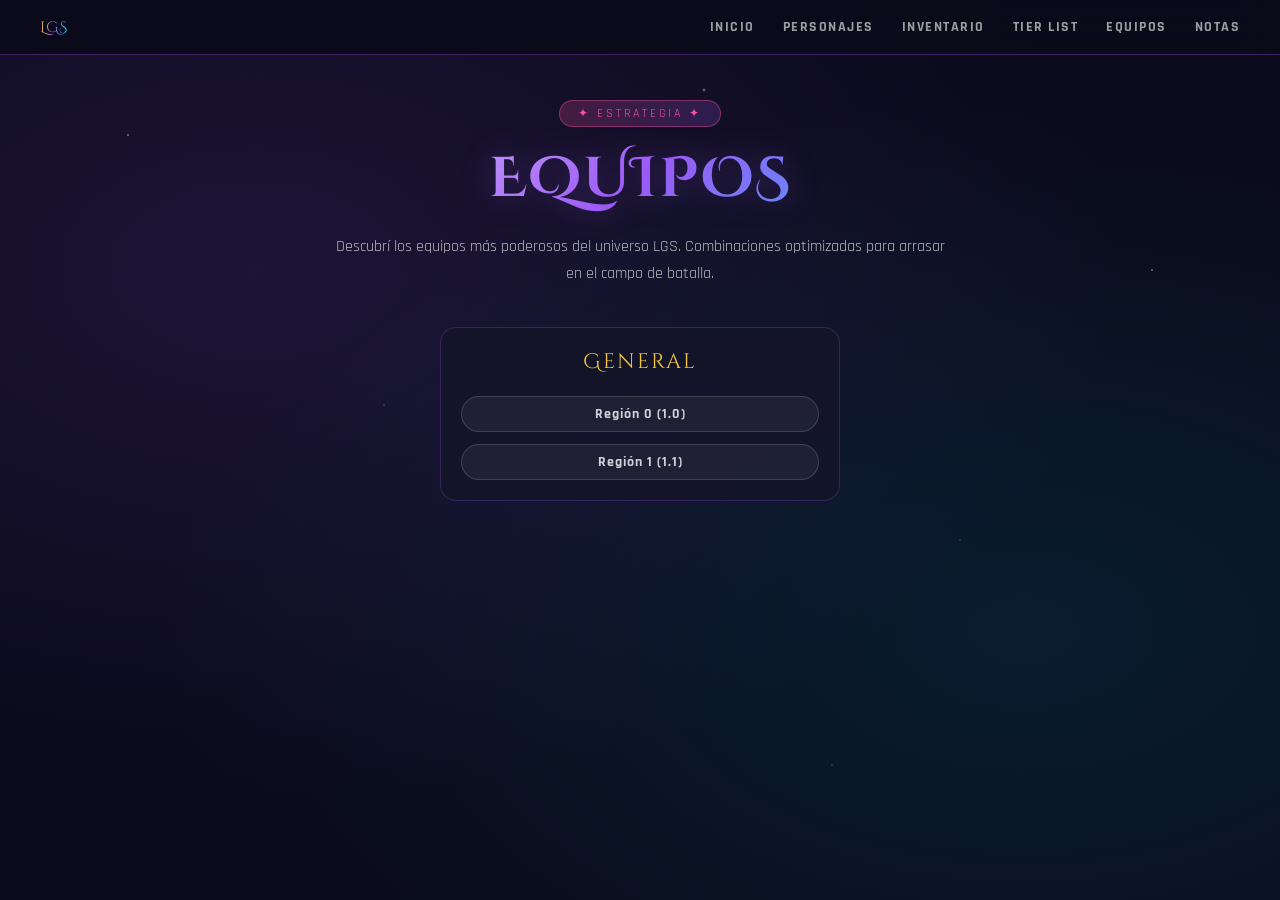
==== commit 73063670: "Add files via upload" ====
--- a/equipos.html
+++ b/equipos.html
@@ -26,7 +26,7 @@
   font-family:'Cinzel Decorative',cursive;font-size:.78rem;letter-spacing:2px;color:var(--cyan);
 }
 
-/* ── SELECTOR DE ENDGAME / REGIÓN ── */
+/* ── SELECTOR DE REGIÓN ── */
 .selector-grid {
   display: flex;
   flex-wrap: wrap;
@@ -34,9 +34,10 @@
   justify-content: center;
   margin-bottom: 40px;
 }
-.endgame-col {
+.general-col {
   flex: 1;
   min-width: 250px;
+  max-width: 400px;
   background: rgba(20,20,40,0.8);
   border: 1px solid rgba(155,89,245,0.25);
   border-radius: 16px;
@@ -46,7 +47,7 @@
   align-items: center;
   gap: 12px;
 }
-.endgame-title {
+.general-title {
   font-family: 'Cinzel Decorative', cursive;
   font-size: 1.3rem;
   color: var(--gold);
@@ -103,6 +104,21 @@
   font-weight: 600;
 }
 
+/* ── REGLAS (se muestra dinámicamente) ── */
+.reglas-box {
+  background: rgba(0,229,255,0.08);
+  border: 1px solid rgba(0,229,255,0.25);
+  border-radius: 14px;
+  padding: 18px 22px;
+  margin-bottom: 28px;
+  color: rgba(255,255,255,0.8);
+  font-size: 0.9rem;
+  line-height: 1.7;
+}
+.reglas-box strong {
+  color: var(--cyan);
+}
+
 /* ── LISTA DE EQUIPOS ── */
 #equipos-list {
   display: none;
@@ -128,33 +144,41 @@
   width:24px;flex-shrink:0;text-align:center;
 }
 .equipo-chars{display:flex;gap:10px;flex-shrink:0;}
-.equipo-extra{
-  flex:1;
-  min-height:80px;
-  border-left:1px dashed rgba(255,255,255,.06);
-  margin-left:10px;
-  padding-left:16px;
-  display:flex;
-  align-items:center;
-  color:rgba(255,255,255,.15);
-  font-size:.78rem;
-  letter-spacing:1px;
-}
+
+/* NUEVA BARRA DE DAÑO */
 .equipo-dmg-bar{
-  width:160px;flex-shrink:0;
-  display:flex;flex-direction:column;align-items:center;gap:5px;
-}
-.dmg-percent{font-size:1.3rem;font-weight:900;color:var(--gold);}
-.dmg-number{font-size:.75rem;color:rgba(255,255,255,.45);}
+  width:200px;flex-shrink:0;
+  display:flex;flex-direction:column;align-items:center;gap:6px;
+}
+.dmg-top-row {
+  display: flex;
+  align-items: baseline;
+  justify-content: center;
+  gap: 12px;
+  width: 100%;
+}
+.dmg-percent{
+  font-size:1.3rem;font-weight:900;color:var(--gold);
+}
+.dmg-number{
+  font-size:1.4rem;font-weight:900;color:#fff;
+  line-height:1;
+}
+.dmg-number small {
+  font-size:0.7rem;
+  font-weight:600;
+  color:rgba(255,255,255,0.5);
+  margin-left:4px;
+}
 .bar-bg{width:100%;height:8px;background:rgba(255,255,255,.07);border-radius:4px;overflow:hidden;}
 .bar-fill{height:100%;background:linear-gradient(90deg,var(--cyan),var(--violet));border-radius:4px;}
 
 /* Tarjetas de personajes */
 .eq-card{
-  width:90px;background:rgba(255,255,255,.04);border:1px solid rgba(255,255,255,.1);
+  width:105px;background:rgba(255,255,255,.04);border:1px solid rgba(255,255,255,.1);
   border-radius:10px;overflow:hidden;display:flex;flex-direction:column;flex-shrink:0;
 }
-.eq-card-art{width:100%;height:68px;position:relative;overflow:hidden;}
+.eq-card-art{width:100%;height:80px;position:relative;overflow:hidden;}
 .eq-card-art img{width:100%;height:100%;object-fit:cover;object-position:top center;display:block;}
 .eq-card-art-bg{width:100%;height:100%;display:flex;align-items:center;justify-content:center;
   font-size:1.1rem;color:rgba(255,255,255,.15);}
@@ -162,7 +186,7 @@
   border-radius:50%;border:1px solid rgba(255,255,255,.3);z-index:2;}
 .eq-card-body{padding:5px 6px;background:rgba(10,10,26,.85);
   border-top:1px solid rgba(255,255,255,.06);text-align:center;}
-.eq-card-name{font-family:'Cinzel Decorative',cursive;font-size:.55rem;color:#fff;
+.eq-card-name{font-family:'Cinzel Decorative',cursive;font-size:.58rem;color:#fff;
   white-space:nowrap;overflow:hidden;text-overflow:ellipsis;}
 .eq-card-elname{font-size:.5rem;color:rgba(255,255,255,.35);letter-spacing:1px;margin-top:1px;}
 
@@ -172,16 +196,27 @@
     flex-direction: column;
     align-items: center;
   }
-  .endgame-col {
+  .general-col {
     width: 100%;
     max-width: 400px;
   }
   .equipo-card{flex-wrap:wrap;}
-  .equipo-extra{display:none;}
-  .equipo-dmg-bar{width:100%;flex-direction:row;justify-content:space-between;align-items:center;}
+  .equipo-dmg-bar{
+    width:100%;
+    flex-direction:row;
+    justify-content:space-between;
+    align-items:center;
+    gap:10px;
+  }
+  .dmg-top-row {
+    flex-direction: row;
+    justify-content: flex-start;
+    gap: 10px;
+    width: auto;
+  }
   .bar-bg{flex:1;margin:0 8px;}
-  .eq-card{width:72px;}
-  .eq-card-art{height:56px;}
+  .eq-card{width:84px;}
+  .eq-card-art{height:66px;}
 }
 </style>
 </head>
@@ -212,24 +247,10 @@
   <!-- PANEL DE SELECCIÓN -->
   <div id="selector-panel">
     <div class="selector-grid">
-      <!-- EndGame 1 -->
-      <div class="endgame-col">
-        <div class="endgame-title">EndGame 1</div>
-        <button class="region-btn" data-endgame="1" data-region="1.0">Región 1.0</button>
-        <button class="region-btn" data-endgame="1" data-region="1.1">Región 1.1</button>
-        <!-- Añade más botones según necesites -->
-      </div>
-      <!-- EndGame 2 -->
-      <div class="endgame-col">
-        <div class="endgame-title">EndGame 2</div>
-        <button class="region-btn" data-endgame="2" data-region="1.0">Región 1.0</button>
-        <button class="region-btn" data-endgame="2" data-region="1.1">Región 1.1</button>
-      </div>
-      <!-- EndGame 3 -->
-      <div class="endgame-col">
-        <div class="endgame-title">EndGame 3</div>
-        <button class="region-btn" data-endgame="3" data-region="1.0">Región 1.0</button>
-        <button class="region-btn" data-endgame="3" data-region="1.1">Región 1.1</button>
+      <div class="general-col">
+        <div class="general-title">General</div>
+        <button class="region-btn" data-region="1.0">Región 0 (1.0)</button>
+        <button class="region-btn" data-region="1.1">Región 1 (1.1)</button>
       </div>
     </div>
   </div>
@@ -240,6 +261,7 @@
       <button class="back-btn" id="back-btn">← Volver a selección</button>
       <span class="active-selection" id="active-selection-text"></span>
     </div>
+    <div id="reglas-container"></div>
   </div>
 
   <!-- LISTA DE EQUIPOS (se llena dinámicamente) -->
@@ -251,35 +273,63 @@
 
 <script defer>
 // ════════════════════════════════════════
-// DATOS DE EQUIPOS POR ENDGAME Y REGIÓN
+// MAPEO DE CARTAS POR ID
+// ════════════════════════════════════════
+const CARTA_IMG = {
+  // Región 0
+  1: 'Personajes 1.0 De frente/ReyDNSCarta.jpg',
+  2: 'Personajes 1.0 De frente/MikiCarta.jpg',
+  3: 'Personajes 1.0 De frente/BelleCarta.jpg',
+  4: 'Personajes 1.0 De frente/HawkCarta.jpg',
+  5: 'Personajes 1.0 De frente/FabruCarta.jpg',
+  6: 'Personajes 1.0 De frente/EugenioCarta.jpg',
+  7: 'Personajes 1.0 De frente/KyouCarta.jpg',
+  8: 'Personajes 1.0 De frente/TtlimCarta.jpg',
+  9: 'Personajes 1.0 De frente/CrisCarta.jpg',
+  10: 'Personajes 1.0 De frente/QuencyCarta.jpg',
+  11: 'Personajes 1.0 De frente/EydisCarta.jpg',
+  12: 'Personajes 1.0 De frente/iKaytoCarta.jpg',
+  13: 'Personajes 1.0 De frente/PobertoCarta.jpg',
+  15: 'Personajes 1.0 De frente/KoenigCarta.jpg',
+  19: 'Personajes 1.0 De frente/RegutaCarta.jpg',
+  25: 'Personajes 1.0 De frente/EscarlataCarta.jpg',
+  // Región 1
+  16: 'Personajes 1.1 De Frente/TtlimSPFrente.jpg',
+  17: 'Personajes 1.1 De Frente/YanfeiFrente.jpg',
+  18: 'Personajes 1.1 De Frente/TakoFrente.jpg',
+  20: 'Personajes 1.1 De Frente/SofftsuFrente.jpg',
+  21: 'Personajes 1.1 De Frente/ArekuFrente.jpg',
+  22: 'Personajes 1.1 De Frente/DawnFrente.jpg'
+};
+
+// ════════════════════════════════════════
+// DATOS DE EQUIPOS — GENERAL
 // ════════════════════════════════════════
 const DATA_EQUIPOS = {
-  // EndGame 1
-  1: {
-    '1.0': [  // Región 1.0 (tus datos actuales)
-      { chars:[1,3,4,13], dmg:14200 },
-      { chars:[5,4,7,13], dmg:13500 },
-      { chars:[1,10,3,13], dmg:12800 },
-      { chars:[5,3,8,13], dmg:12100 },
-      { chars:[1,10,3,25], dmg:10000 },
-      { chars:[12,18,20,13], dmg:9500 },
-      { chars:[9,24,15,13], dmg:8900 },
-      { chars:[9,22,19,13], dmg:8300 },
-      { chars:[21,24,17,13], dmg:7800 },
-      { chars:[12,8,20,25], dmg:7200 }
-    ],
-    '1.1': []  // aquí irán los equipos de la región 1.1
-  },
-  // EndGame 2
-  2: {
-    '1.0': [],
-    '1.1': []
-  },
-  // EndGame 3
-  3: {
-    '1.0': [],
-    '1.1': []
-  }
+  '1.0': [
+    { chars:[1,3,19,13], dmg:183400 },
+    { chars:[5,3,19,25], dmg:168200 },
+    { chars:[9,10,15,13], dmg:114500 },
+    { chars:[12,8,7,25], dmg:112800 },
+    { chars:[1,6,15,25], dmg:106500 },
+    { chars:[5,4,2,13], dmg:98400 },
+    { chars:[9,4,2,25], dmg:91200 },
+    { chars:[12,10,7,13], dmg:87600 },
+    { chars:[1,8,2,25], dmg:82300 },
+    { chars:[5,11,15,13], dmg:74900 }
+  ],
+  '1.1': [
+    { chars:[16,3,19,13], dmg:198500 },
+    { chars:[1,4,19,25], dmg:185000 },
+    { chars:[21,3,7,13], dmg:146200 },
+    { chars:[17,22,2,25], dmg:127800 },
+    { chars:[5,18,15,20], dmg:109500 },
+    { chars:[9,10,7,13], dmg:95300 },
+    { chars:[12,11,2,25], dmg:88100 },
+    { chars:[1,6,15,13], dmg:81600 },
+    { chars:[5,8,19,20], dmg:73200 },
+    { chars:[9,4,7,25], dmg:68900 }
+  ]
 };
 
 let currentSelection = null;
@@ -315,7 +365,7 @@
         </div>`;
       }
       const el = EC[c.element];
-      const imgSrc = c.art;  // aquí puedes usar tu mapeo de cartas si quieres, yo uso el splash art
+      const imgSrc = CARTA_IMG[id] || c.art;
       const artHtml = imgSrc
         ? `<img src="${imgSrc}" alt="${c.name}">`
         : `<div class="eq-card-art-bg" style="background:${GRAD[c.element]};"></div>`;
@@ -336,17 +386,33 @@
       <div class="equipo-card">
         <div class="equipo-num">#${idx + 1}</div>
         <div class="equipo-chars">${charsHTML}</div>
-        <div class="equipo-extra"><!-- espacio libre --></div>
         <div class="equipo-dmg-bar">
-          <div class="dmg-percent" style="color:${relativo > 0 ? '#69f0ae' : (relativo < 0 ? '#ff5252' : 'var(--gold)')}">${signo}${relativo}%</div>
+          <div class="dmg-top-row">
+            <span class="dmg-percent" style="color:${relativo > 0 ? '#69f0ae' : (relativo < 0 ? '#ff5252' : 'var(--gold)')}">${signo}${relativo}%</span>
+            <span class="dmg-number">${equipo.dmg.toLocaleString()}<small>DMG</small></span>
+          </div>
           <div class="bar-bg"><div class="bar-fill" style="width:${barWidth}%"></div></div>
-          <div class="dmg-number">${equipo.dmg.toLocaleString()} DMG</div>
         </div>
       </div>`;
   }).join('');
 
   container.style.display = 'block';
 }
+
+// ════════════════════════════════════════
+// REGLAS GENERALES
+// ════════════════════════════════════════
+const REGLAS_GENERAL = `
+  <div class="reglas-box">
+    <strong>Reglas:</strong><br>
+    1- Los equipos son de máximo 4 integrantes y deberán conformarse por:<br>
+    &nbsp;&nbsp;&nbsp;1 DPS · 1 SubDPS · 1 Soporte · 1 Sustain<br>
+    &nbsp;&nbsp;&nbsp;(Esta regla NO puede romperse)<br><br>
+    2- Se miden en un total de 50 turnos. La agilidad de cada personaje determina cuántas acciones realizan (AV = 100).<br><br>
+    3- El enemigo tiene HP infinita y 90 de agilidad, por lo que algunos turnos también serán suyos.<br><br>
+    4- Se toman las stats de los personajes a nivel 99 para los cálculos.
+  </div>
+`;
 
 // ════════════════════════════════════════
 // MANEJO DE LA INTERFAZ
@@ -355,20 +421,21 @@
   const selectorPanel = document.getElementById('selector-panel');
   const navBar = document.getElementById('nav-bar');
   const equiposList = document.getElementById('equipos-list');
+  const reglasContainer = document.getElementById('reglas-container');
   const backBtn = document.getElementById('back-btn');
   const activeText = document.getElementById('active-selection-text');
 
-  // Evento en los botones de región
   document.querySelectorAll('.region-btn').forEach(btn => {
     btn.addEventListener('click', () => {
-      const endgame = btn.dataset.endgame;
       const region = btn.dataset.region;
-      const equipos = DATA_EQUIPOS[endgame]?.[region] || [];
-
-      currentSelection = { endgame, region };
-      activeText.textContent = `EndGame ${endgame} · Región ${region}`;
-
-      // Ocultar selector, mostrar barra y equipos
+      const equipos = DATA_EQUIPOS[region] || [];
+
+      currentSelection = { region };
+      activeText.textContent = `General · Región ${region}`;
+
+      // Mostrar reglas para ambas regiones
+      reglasContainer.innerHTML = REGLAS_GENERAL;
+
       selectorPanel.style.display = 'none';
       navBar.style.display = 'block';
       equiposList.style.display = 'block';
@@ -377,12 +444,12 @@
     });
   });
 
-  // Botón Volver
   backBtn.addEventListener('click', () => {
     selectorPanel.style.display = 'block';
     navBar.style.display = 'none';
     equiposList.style.display = 'none';
     equiposList.innerHTML = '';
+    reglasContainer.innerHTML = '';
     currentSelection = null;
   });
 });
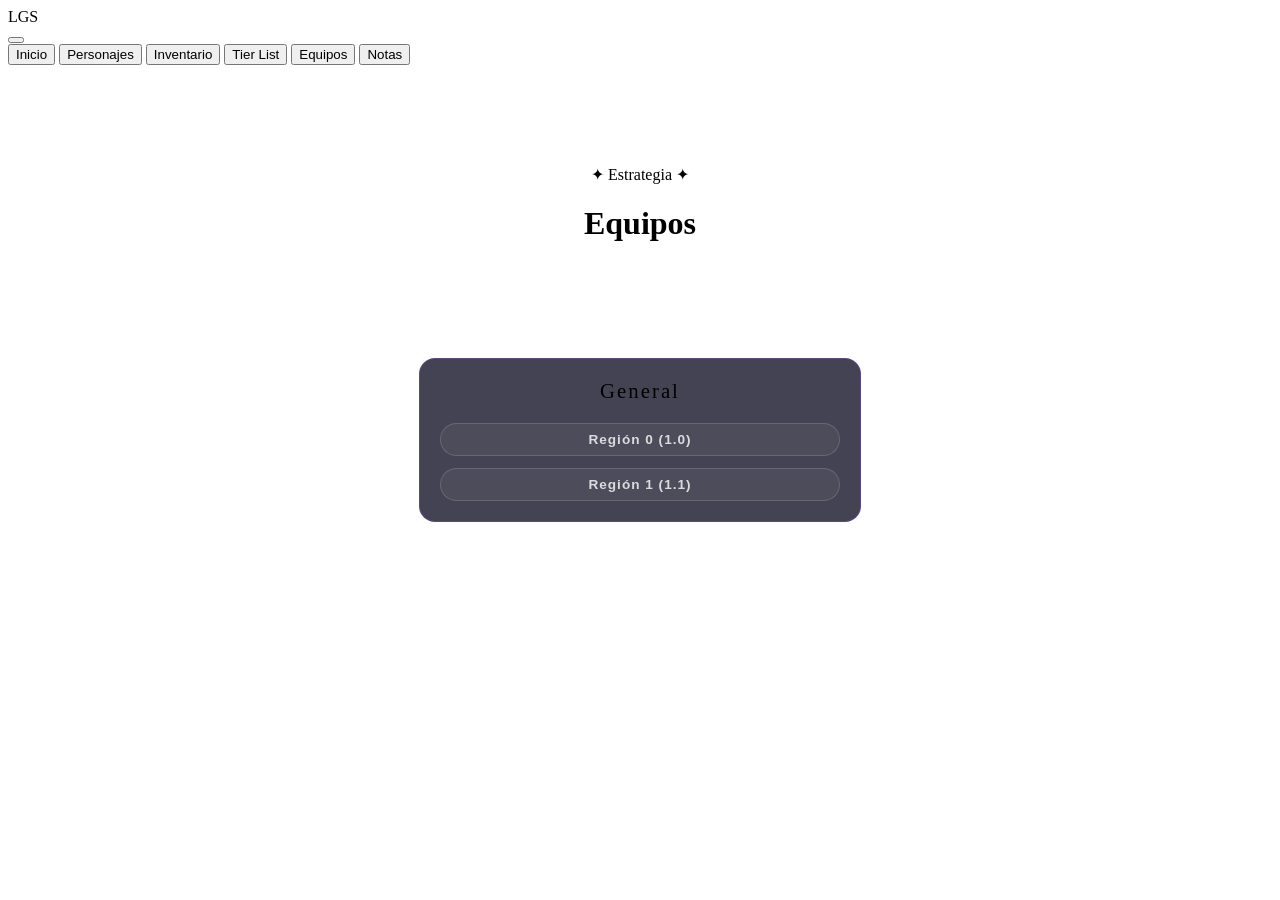
==== commit 1da4b131: "Add files via upload" ====
--- a/equipos.html
+++ b/equipos.html
@@ -1,458 +1,385 @@
-<!DOCTYPE html>
-<html lang="es">
-<head>
-<meta charset="UTF-8">
-<meta name="viewport" content="width=device-width, initial-scale=1.0">
-<title>Equipos · LGS Wiki</title>
-<link rel="stylesheet" href="styles.css">
-<style>
-/* ── EQUIPOS WRAP ── */
-.equipos-wrap{
-  position:relative;z-index:1;
-  max-width:1100px;margin:100px auto 60px;padding:0 20px;
-}
-.equipos-intro{
-  position:relative;z-index:2;
-  text-align:center;margin-bottom:40px;
-}
-.equipos-desc{
-  color:rgba(255,255,255,.7);
-  font-size:1rem;line-height:1.7;max-width:620px;margin:16px auto 24px;
-}
-.equipos-version{
-  display:inline-block;
-  background:linear-gradient(90deg,rgba(155,89,245,.2),rgba(0,229,255,.2));
-  border:1px solid rgba(0,229,255,.35);border-radius:20px;padding:6px 22px;
-  font-family:'Cinzel Decorative',cursive;font-size:.78rem;letter-spacing:2px;color:var(--cyan);
-}
-
-/* ── SELECTOR DE REGIÓN ── */
-.selector-grid {
-  display: flex;
-  flex-wrap: wrap;
-  gap: 30px;
-  justify-content: center;
-  margin-bottom: 40px;
-}
-.general-col {
-  flex: 1;
-  min-width: 250px;
-  max-width: 400px;
-  background: rgba(20,20,40,0.8);
-  border: 1px solid rgba(155,89,245,0.25);
-  border-radius: 16px;
-  padding: 20px;
-  display: flex;
-  flex-direction: column;
-  align-items: center;
-  gap: 12px;
-}
-.general-title {
-  font-family: 'Cinzel Decorative', cursive;
-  font-size: 1.3rem;
-  color: var(--gold);
-  letter-spacing: 2px;
-  margin-bottom: 8px;
-  text-align: center;
-}
-.region-btn {
-  width: 100%;
-  background: rgba(255,255,255,0.05);
-  border: 1px solid rgba(255,255,255,0.15);
-  border-radius: 20px;
-  padding: 8px 16px;
-  font-size: 0.85rem;
-  font-weight: 700;
-  color: rgba(255,255,255,0.8);
-  cursor: pointer;
-  transition: all 0.2s;
-  font-family: 'Rajdhani', sans-serif;
-  letter-spacing: 1px;
-}
-.region-btn:hover {
-  background: rgba(155,89,245,0.2);
-  border-color: var(--violet);
-  color: #fff;
-}
-
-/* ── BARRA DE NAVEGACIÓN INTERNA ── */
-.back-bar {
-  display: flex;
-  align-items: center;
-  gap: 10px;
-  margin-bottom: 20px;
-}
-.back-btn {
-  background: rgba(255,255,255,0.05);
-  border: 1px solid rgba(155,89,245,0.3);
-  border-radius: 20px;
-  padding: 6px 16px;
-  font-size: 0.8rem;
-  font-weight: 700;
-  color: var(--violet);
-  cursor: pointer;
-  transition: background 0.2s;
-  font-family: 'Rajdhani', sans-serif;
-  letter-spacing: 1px;
-}
-.back-btn:hover {
-  background: rgba(155,89,245,0.2);
-}
-.active-selection {
-  font-size: 0.9rem;
-  color: rgba(255,255,255,0.6);
-  font-weight: 600;
-}
-
-/* ── REGLAS (se muestra dinámicamente) ── */
-.reglas-box {
-  background: rgba(0,229,255,0.08);
-  border: 1px solid rgba(0,229,255,0.25);
-  border-radius: 14px;
-  padding: 18px 22px;
-  margin-bottom: 28px;
-  color: rgba(255,255,255,0.8);
-  font-size: 0.9rem;
-  line-height: 1.7;
-}
-.reglas-box strong {
-  color: var(--cyan);
-}
-
-/* ── LISTA DE EQUIPOS ── */
-#equipos-list {
-  display: none;
-}
-.equipo-card{
-  background: rgba(10,10,20,0.85);
-  border:1px solid rgba(155,89,245,0.35);
-  border-radius:14px;
-  padding:16px 20px;
-  margin-bottom:14px;
-  display:flex;
-  align-items:center;
-  gap:20px;
-  transition:border-color .3s,box-shadow .3s;
-}
-.equipo-card:hover{
-  border-color:var(--violet);
-  box-shadow:0 6px 20px rgba(0,0,0,.5);
-}
-.equipo-num{
-  font-family:'Cinzel Decorative',cursive;
-  font-size:.75rem;color:rgba(255,255,255,.25);
-  width:24px;flex-shrink:0;text-align:center;
-}
-.equipo-chars{display:flex;gap:10px;flex-shrink:0;}
-
-/* NUEVA BARRA DE DAÑO */
-.equipo-dmg-bar{
-  width:200px;flex-shrink:0;
-  display:flex;flex-direction:column;align-items:center;gap:6px;
-}
-.dmg-top-row {
-  display: flex;
-  align-items: baseline;
-  justify-content: center;
-  gap: 12px;
-  width: 100%;
-}
-.dmg-percent{
-  font-size:1.3rem;font-weight:900;color:var(--gold);
-}
-.dmg-number{
-  font-size:1.4rem;font-weight:900;color:#fff;
-  line-height:1;
-}
-.dmg-number small {
-  font-size:0.7rem;
-  font-weight:600;
-  color:rgba(255,255,255,0.5);
-  margin-left:4px;
-}
-.bar-bg{width:100%;height:8px;background:rgba(255,255,255,.07);border-radius:4px;overflow:hidden;}
-.bar-fill{height:100%;background:linear-gradient(90deg,var(--cyan),var(--violet));border-radius:4px;}
-
-/* Tarjetas de personajes */
-.eq-card{
-  width:105px;background:rgba(255,255,255,.04);border:1px solid rgba(255,255,255,.1);
-  border-radius:10px;overflow:hidden;display:flex;flex-direction:column;flex-shrink:0;
-}
-.eq-card-art{width:100%;height:80px;position:relative;overflow:hidden;}
-.eq-card-art img{width:100%;height:100%;object-fit:cover;object-position:top center;display:block;}
-.eq-card-art-bg{width:100%;height:100%;display:flex;align-items:center;justify-content:center;
-  font-size:1.1rem;color:rgba(255,255,255,.15);}
-.eq-card-elem{position:absolute;top:5px;left:5px;width:9px;height:9px;
-  border-radius:50%;border:1px solid rgba(255,255,255,.3);z-index:2;}
-.eq-card-body{padding:5px 6px;background:rgba(10,10,26,.85);
-  border-top:1px solid rgba(255,255,255,.06);text-align:center;}
-.eq-card-name{font-family:'Cinzel Decorative',cursive;font-size:.58rem;color:#fff;
-  white-space:nowrap;overflow:hidden;text-overflow:ellipsis;}
-.eq-card-elname{font-size:.5rem;color:rgba(255,255,255,.35);letter-spacing:1px;margin-top:1px;}
-
-/* Responsive */
-@media(max-width:700px){
-  .selector-grid {
-    flex-direction: column;
-    align-items: center;
-  }
-  .general-col {
-    width: 100%;
-    max-width: 400px;
-  }
-  .equipo-card{flex-wrap:wrap;}
-  .equipo-dmg-bar{
-    width:100%;
-    flex-direction:row;
-    justify-content:space-between;
-    align-items:center;
-    gap:10px;
-  }
-  .dmg-top-row {
-    flex-direction: row;
-    justify-content: flex-start;
-    gap: 10px;
-    width: auto;
-  }
-  .bar-bg{flex:1;margin:0 8px;}
-  .eq-card{width:84px;}
-  .eq-card-art{height:66px;}
-}
-</style>
-</head>
-<body data-page="equipos">
-<div class="bg-layer"></div>
-<nav>
-  <div class="nav-logo" onclick="goTo('home')">LGS</div>
-  <button class="nav-hamburger" id="nav-hamburger" aria-label="Menú">
-    <span></span><span></span><span></span>
-  </button>
-  <div class="nav-links" id="nav-links">
-    <button class="nav-btn" data-page="home"       onclick="goTo('home');closeMenu()">Inicio</button>
-    <button class="nav-btn" data-page="personajes" onclick="goTo('personajes');closeMenu()">Personajes</button>
-    <button class="nav-btn" data-page="inventario" onclick="goTo('inventario');closeMenu()">Inventario</button>
-    <button class="nav-btn" data-page="tierlist"   onclick="goTo('tierlist');closeMenu()">Tier List</button>
-    <button class="nav-btn" data-page="equipos"    onclick="goTo('equipos');closeMenu()">Equipos</button>
-    <button class="nav-btn" data-page="notas"      onclick="goTo('notas');closeMenu()">Notas</button>
-  </div>
-</nav>
-
-<div class="equipos-wrap">
-  <div class="equipos-intro">
-    <div class="section-badge">✦ Estrategia ✦</div>
-    <h1 class="section-title">Equipos</h1>
-    <p class="equipos-desc">Descubrí los equipos más poderosos del universo LGS. Combinaciones optimizadas para arrasar en el campo de batalla.</p>
-  </div>
-
-  <!-- PANEL DE SELECCIÓN -->
-  <div id="selector-panel">
-    <div class="selector-grid">
-      <div class="general-col">
-        <div class="general-title">General</div>
-        <button class="region-btn" data-region="1.0">Región 0 (1.0)</button>
-        <button class="region-btn" data-region="1.1">Región 1 (1.1)</button>
-      </div>
-    </div>
-  </div>
-
-  <!-- BARRA DE RETORNO + INFO DE SELECCIÓN -->
-  <div id="nav-bar" style="display: none;">
-    <div class="back-bar">
-      <button class="back-btn" id="back-btn">← Volver a selección</button>
-      <span class="active-selection" id="active-selection-text"></span>
-    </div>
-    <div id="reglas-container"></div>
-  </div>
-
-  <!-- LISTA DE EQUIPOS (se llena dinámicamente) -->
-  <div id="equipos-list"></div>
-</div>
-
-<script src="scripts.js" defer></script>
-<div id="global-tooltip"></div>
-
-<script defer>
-// ════════════════════════════════════════
-// MAPEO DE CARTAS POR ID
-// ════════════════════════════════════════
-const CARTA_IMG = {
-  // Región 0
-  1: 'Personajes 1.0 De frente/ReyDNSCarta.jpg',
-  2: 'Personajes 1.0 De frente/MikiCarta.jpg',
-  3: 'Personajes 1.0 De frente/BelleCarta.jpg',
-  4: 'Personajes 1.0 De frente/HawkCarta.jpg',
-  5: 'Personajes 1.0 De frente/FabruCarta.jpg',
-  6: 'Personajes 1.0 De frente/EugenioCarta.jpg',
-  7: 'Personajes 1.0 De frente/KyouCarta.jpg',
-  8: 'Personajes 1.0 De frente/TtlimCarta.jpg',
-  9: 'Personajes 1.0 De frente/CrisCarta.jpg',
-  10: 'Personajes 1.0 De frente/QuencyCarta.jpg',
-  11: 'Personajes 1.0 De frente/EydisCarta.jpg',
-  12: 'Personajes 1.0 De frente/iKaytoCarta.jpg',
-  13: 'Personajes 1.0 De frente/PobertoCarta.jpg',
-  15: 'Personajes 1.0 De frente/KoenigCarta.jpg',
-  19: 'Personajes 1.0 De frente/RegutaCarta.jpg',
-  25: 'Personajes 1.0 De frente/EscarlataCarta.jpg',
-  // Región 1
-  16: 'Personajes 1.1 De Frente/TtlimSPFrente.jpg',
-  17: 'Personajes 1.1 De Frente/YanfeiFrente.jpg',
-  18: 'Personajes 1.1 De Frente/TakoFrente.jpg',
-  20: 'Personajes 1.1 De Frente/SofftsuFrente.jpg',
-  21: 'Personajes 1.1 De Frente/ArekuFrente.jpg',
-  22: 'Personajes 1.1 De Frente/DawnFrente.jpg'
-};
-
-// ════════════════════════════════════════
-// DATOS DE EQUIPOS — GENERAL
-// ════════════════════════════════════════
-const DATA_EQUIPOS = {
-  '1.0': [
-    { chars:[1,3,19,13], dmg:183400 },
-    { chars:[5,3,19,25], dmg:168200 },
-    { chars:[9,10,15,13], dmg:114500 },
-    { chars:[12,8,7,25], dmg:112800 },
-    { chars:[1,6,15,25], dmg:106500 },
-    { chars:[5,4,2,13], dmg:98400 },
-    { chars:[9,4,2,25], dmg:91200 },
-    { chars:[12,10,7,13], dmg:87600 },
-    { chars:[1,8,2,25], dmg:82300 },
-    { chars:[5,11,15,13], dmg:74900 }
-  ],
-  '1.1': [
-    { chars:[16,3,19,13], dmg:198500 },
-    { chars:[1,4,19,25], dmg:185000 },
-    { chars:[21,3,7,13], dmg:146200 },
-    { chars:[17,22,2,25], dmg:127800 },
-    { chars:[5,18,15,20], dmg:109500 },
-    { chars:[9,10,7,13], dmg:95300 },
-    { chars:[12,11,2,25], dmg:88100 },
-    { chars:[1,6,15,13], dmg:81600 },
-    { chars:[5,8,19,20], dmg:73200 },
-    { chars:[9,4,7,25], dmg:68900 }
-  ]
-};
-
-let currentSelection = null;
-
-// ════════════════════════════════════════
-// FUNCIONES DE RENDER DE EQUIPOS
-// ════════════════════════════════════════
-function renderEquipos(equipos) {
-  const container = document.getElementById('equipos-list');
-  if (!container) return;
-
-  if (!equipos || equipos.length === 0) {
-    container.innerHTML = '<p style="text-align:center; color:rgba(255,255,255,0.4);">No hay equipos disponibles para esta selección.</p>';
-    container.style.display = 'block';
-    return;
-  }
-
-  const DAMAGE_BASE = equipos.length >= 5 ? equipos[4].dmg : equipos[0].dmg;
-
-  container.innerHTML = equipos.map((equipo, idx) => {
-    const porcentaje = Math.round((equipo.dmg / DAMAGE_BASE) * 100);
-    const relativo   = porcentaje - 100;
-    const signo      = relativo >= 0 ? '+' : '';
-    const barWidth   = Math.min(100, Math.max(0, porcentaje));
-
-    const charsHTML = equipo.chars.map(id => {
-      const c = CHARS.find(x => x.id === id);
-      if (!c) {
-        return `<div class="eq-card">
-          <div class="eq-card-art">
-            <div class="eq-card-art-bg">?</div>
-          </div>
-        </div>`;
-      }
-      const el = EC[c.element];
-      const imgSrc = CARTA_IMG[id] || c.art;
-      const artHtml = imgSrc
-        ? `<img src="${imgSrc}" alt="${c.name}">`
-        : `<div class="eq-card-art-bg" style="background:${GRAD[c.element]};"></div>`;
-      return `
-        <div class="eq-card">
-          <div class="eq-card-art">
-            ${artHtml}
-            <div class="eq-card-elem" style="background:${el.color};box-shadow:0 0 5px ${el.color};"></div>
-          </div>
-          <div class="eq-card-body">
-            <div class="eq-card-name">${c.name}</div>
-            <div class="eq-card-elname">${el.label}</div>
-          </div>
-        </div>`;
-    }).join('');
-
-    return `
-      <div class="equipo-card">
-        <div class="equipo-num">#${idx + 1}</div>
-        <div class="equipo-chars">${charsHTML}</div>
-        <div class="equipo-dmg-bar">
-          <div class="dmg-top-row">
-            <span class="dmg-percent" style="color:${relativo > 0 ? '#69f0ae' : (relativo < 0 ? '#ff5252' : 'var(--gold)')}">${signo}${relativo}%</span>
-            <span class="dmg-number">${equipo.dmg.toLocaleString()}<small>DMG</small></span>
-          </div>
-          <div class="bar-bg"><div class="bar-fill" style="width:${barWidth}%"></div></div>
-        </div>
-      </div>`;
-  }).join('');
-
-  container.style.display = 'block';
-}
-
-// ════════════════════════════════════════
-// REGLAS GENERALES
-// ════════════════════════════════════════
-const REGLAS_GENERAL = `
-  <div class="reglas-box">
-    <strong>Reglas:</strong><br>
-    1- Los equipos son de máximo 4 integrantes y deberán conformarse por:<br>
-    &nbsp;&nbsp;&nbsp;1 DPS · 1 SubDPS · 1 Soporte · 1 Sustain<br>
-    &nbsp;&nbsp;&nbsp;(Esta regla NO puede romperse)<br><br>
-    2- Se miden en un total de 50 turnos. La agilidad de cada personaje determina cuántas acciones realizan (AV = 100).<br><br>
-    3- El enemigo tiene HP infinita y 90 de agilidad, por lo que algunos turnos también serán suyos.<br><br>
-    4- Se toman las stats de los personajes a nivel 99 para los cálculos.
-  </div>
-`;
-
-// ════════════════════════════════════════
-// MANEJO DE LA INTERFAZ
-// ════════════════════════════════════════
-document.addEventListener('DOMContentLoaded', () => {
-  const selectorPanel = document.getElementById('selector-panel');
-  const navBar = document.getElementById('nav-bar');
-  const equiposList = document.getElementById('equipos-list');
-  const reglasContainer = document.getElementById('reglas-container');
-  const backBtn = document.getElementById('back-btn');
-  const activeText = document.getElementById('active-selection-text');
-
-  document.querySelectorAll('.region-btn').forEach(btn => {
-    btn.addEventListener('click', () => {
-      const region = btn.dataset.region;
-      const equipos = DATA_EQUIPOS[region] || [];
-
-      currentSelection = { region };
-      activeText.textContent = `General · Región ${region}`;
-
-      // Mostrar reglas para ambas regiones
-      reglasContainer.innerHTML = REGLAS_GENERAL;
-
-      selectorPanel.style.display = 'none';
-      navBar.style.display = 'block';
-      equiposList.style.display = 'block';
-
-      renderEquipos(equipos);
-    });
-  });
-
-  backBtn.addEventListener('click', () => {
-    selectorPanel.style.display = 'block';
-    navBar.style.display = 'none';
-    equiposList.style.display = 'none';
-    equiposList.innerHTML = '';
-    reglasContainer.innerHTML = '';
-    currentSelection = null;
-  });
-});
-</script>
-</body>
+<!DOCTYPE html>
+<html lang="es">
+<head>
+<meta charset="UTF-8">
+<meta name="viewport" content="width=device-width, initial-scale=1.0">
+<title>Equipos · LGS Wiki</title>
+<link rel="stylesheet" href="css/styles.css">
+<style>
+/* ── EQUIPOS WRAP ── */
+.equipos-wrap{
+  position:relative;z-index:1;
+  max-width:1100px;margin:100px auto 60px;padding:0 20px;
+}
+.equipos-intro{
+  position:relative;z-index:2;
+  text-align:center;margin-bottom:40px;
+}
+.equipos-desc{
+  color:rgba(255,255,255,.7);
+  font-size:1rem;line-height:1.7;max-width:620px;margin:16px auto 24px;
+}
+.equipos-version{
+  display:inline-block;
+  background:linear-gradient(90deg,rgba(155,89,245,.2),rgba(0,229,255,.2));
+  border:1px solid rgba(0,229,255,.35);border-radius:20px;padding:6px 22px;
+  font-family:'Cinzel Decorative',cursive;font-size:.78rem;letter-spacing:2px;color:var(--cyan);
+}
+
+/* ── SELECTOR DE REGIÓN ── */
+.selector-grid {
+  display: flex;
+  flex-wrap: wrap;
+  gap: 30px;
+  justify-content: center;
+  margin-bottom: 40px;
+}
+.general-col {
+  flex: 1;
+  min-width: 250px;
+  max-width: 400px;
+  background: rgba(20,20,40,0.8);
+  border: 1px solid rgba(155,89,245,0.25);
+  border-radius: 16px;
+  padding: 20px;
+  display: flex;
+  flex-direction: column;
+  align-items: center;
+  gap: 12px;
+}
+.general-title {
+  font-family: 'Cinzel Decorative', cursive;
+  font-size: 1.3rem;
+  color: var(--gold);
+  letter-spacing: 2px;
+  margin-bottom: 8px;
+  text-align: center;
+}
+.region-btn {
+  width: 100%;
+  background: rgba(255,255,255,0.05);
+  border: 1px solid rgba(255,255,255,0.15);
+  border-radius: 20px;
+  padding: 8px 16px;
+  font-size: 0.85rem;
+  font-weight: 700;
+  color: rgba(255,255,255,0.8);
+  cursor: pointer;
+  transition: all 0.2s;
+  font-family: 'Rajdhani', sans-serif;
+  letter-spacing: 1px;
+}
+.region-btn:hover {
+  background: rgba(155,89,245,0.2);
+  border-color: var(--violet);
+  color: #fff;
+}
+
+/* ── BARRA DE NAVEGACIÓN INTERNA ── */
+.back-bar {
+  display: flex;
+  align-items: center;
+  gap: 10px;
+  margin-bottom: 20px;
+}
+.back-btn {
+  background: rgba(255,255,255,0.05);
+  border: 1px solid rgba(155,89,245,0.3);
+  border-radius: 20px;
+  padding: 6px 16px;
+  font-size: 0.8rem;
+  font-weight: 700;
+  color: var(--violet);
+  cursor: pointer;
+  transition: background 0.2s;
+  font-family: 'Rajdhani', sans-serif;
+  letter-spacing: 1px;
+}
+.back-btn:hover {
+  background: rgba(155,89,245,0.2);
+}
+.active-selection {
+  font-size: 0.9rem;
+  color: rgba(255,255,255,0.6);
+  font-weight: 600;
+}
+
+/* ── REGLAS (se muestra dinámicamente) ── */
+.reglas-box {
+  background: rgba(0,229,255,0.08);
+  border: 1px solid rgba(0,229,255,0.25);
+  border-radius: 14px;
+  padding: 18px 22px;
+  margin-bottom: 28px;
+  color: rgba(255,255,255,0.8);
+  font-size: 0.9rem;
+  line-height: 1.7;
+}
+.reglas-box strong {
+  color: var(--cyan);
+}
+
+/* ── LISTA DE EQUIPOS ── */
+#equipos-list {
+  display: none;
+}
+.equipo-card{
+  background: rgba(10,10,20,0.85);
+  border:1px solid rgba(155,89,245,0.35);
+  border-radius:14px;
+  padding:16px 20px;
+  margin-bottom:14px;
+  display:flex;
+  align-items:center;
+  gap:20px;
+  transition:border-color .3s,box-shadow .3s;
+}
+.equipo-card:hover{
+  border-color:var(--violet);
+  box-shadow:0 6px 20px rgba(0,0,0,.5);
+}
+.equipo-num{
+  font-family:'Cinzel Decorative',cursive;
+  font-size:.75rem;color:rgba(255,255,255,.25);
+  width:24px;flex-shrink:0;text-align:center;
+}
+.equipo-chars{display:flex;gap:10px;flex-shrink:0;}
+
+/* NUEVA BARRA DE DAÑO */
+.equipo-dmg-bar{
+  width:200px;flex-shrink:0;
+  display:flex;flex-direction:column;align-items:center;gap:6px;
+}
+.dmg-top-row {
+  display: flex;
+  align-items: baseline;
+  justify-content: center;
+  gap: 12px;
+  width: 100%;
+}
+.dmg-percent{
+  font-size:1.3rem;font-weight:900;color:var(--gold);
+}
+.dmg-number{
+  font-size:1.4rem;font-weight:900;color:#fff;
+  line-height:1;
+}
+.dmg-number small {
+  font-size:0.7rem;
+  font-weight:600;
+  color:rgba(255,255,255,0.5);
+  margin-left:4px;
+}
+.bar-bg{width:100%;height:8px;background:rgba(255,255,255,.07);border-radius:4px;overflow:hidden;}
+.bar-fill{height:100%;background:linear-gradient(90deg,var(--cyan),var(--violet));border-radius:4px;}
+
+/* Tarjetas de personajes */
+.eq-card{
+  width:105px;background:rgba(255,255,255,.04);border:1px solid rgba(255,255,255,.1);
+  border-radius:10px;overflow:hidden;display:flex;flex-direction:column;flex-shrink:0;
+}
+.eq-card-art{width:100%;height:80px;position:relative;overflow:hidden;}
+.eq-card-art img{width:100%;height:100%;object-fit:cover;object-position:top center;display:block;}
+.eq-card-art-bg{width:100%;height:100%;display:flex;align-items:center;justify-content:center;
+  font-size:1.1rem;color:rgba(255,255,255,.15);}
+.eq-card-elem{position:absolute;top:5px;left:5px;width:9px;height:9px;
+  border-radius:50%;border:1px solid rgba(255,255,255,.3);z-index:2;}
+.eq-card-body{padding:5px 6px;background:rgba(10,10,26,.85);
+  border-top:1px solid rgba(255,255,255,.06);text-align:center;}
+.eq-card-name{font-family:'Cinzel Decorative',cursive;font-size:.58rem;color:#fff;
+  white-space:nowrap;overflow:hidden;text-overflow:ellipsis;}
+.eq-card-elname{font-size:.5rem;color:rgba(255,255,255,.35);letter-spacing:1px;margin-top:1px;}
+
+/* Responsive */
+@media(max-width:700px){
+  .selector-grid {
+    flex-direction: column;
+    align-items: center;
+  }
+  .general-col {
+    width: 100%;
+    max-width: 400px;
+  }
+  .equipo-card{flex-wrap:wrap;}
+  .equipo-dmg-bar{
+    width:100%;
+    flex-direction:row;
+    justify-content:space-between;
+    align-items:center;
+    gap:10px;
+  }
+  .dmg-top-row {
+    flex-direction: row;
+    justify-content: flex-start;
+    gap: 10px;
+    width: auto;
+  }
+  .bar-bg{flex:1;margin:0 8px;}
+  .eq-card{width:84px;}
+  .eq-card-art{height:66px;}
+}
+</style>
+</head>
+<body data-page="equipos">
+<div class="bg-layer"></div>
+<nav>
+  <div class="nav-logo" onclick="goTo('home')">LGS</div>
+  <button class="nav-hamburger" id="nav-hamburger" aria-label="Menú">
+    <span></span><span></span><span></span>
+  </button>
+  <div class="nav-links" id="nav-links">
+    <button class="nav-btn" data-page="home"       onclick="goTo('home');closeMenu()">Inicio</button>
+    <button class="nav-btn" data-page="personajes" onclick="goTo('personajes');closeMenu()">Personajes</button>
+    <button class="nav-btn" data-page="inventario" onclick="goTo('inventario');closeMenu()">Inventario</button>
+    <button class="nav-btn" data-page="tierlist"   onclick="goTo('tierlist');closeMenu()">Tier List</button>
+    <button class="nav-btn" data-page="equipos"    onclick="goTo('equipos');closeMenu()">Equipos</button>
+    <button class="nav-btn" data-page="notas"      onclick="goTo('notas');closeMenu()">Notas</button>
+  </div>
+</nav>
+
+<div class="equipos-wrap">
+  <div class="equipos-intro">
+    <div class="section-badge">✦ Estrategia ✦</div>
+    <h1 class="section-title">Equipos</h1>
+    <p class="equipos-desc">Descubrí los equipos más poderosos del universo LGS. Combinaciones optimizadas para arrasar en el campo de batalla.</p>
+  </div>
+
+  <!-- PANEL DE SELECCIÓN -->
+  <div id="selector-panel">
+    <div class="selector-grid">
+      <div class="general-col">
+        <div class="general-title">General</div>
+        <button class="region-btn" data-region="1.0">Región 0 (1.0)</button>
+        <button class="region-btn" data-region="1.1">Región 1 (1.1)</button>
+      </div>
+    </div>
+  </div>
+
+  <!-- BARRA DE RETORNO + INFO DE SELECCIÓN -->
+  <div id="nav-bar" style="display: none;">
+    <div class="back-bar">
+      <button class="back-btn" id="back-btn">← Volver a selección</button>
+      <span class="active-selection" id="active-selection-text"></span>
+    </div>
+    <div id="reglas-container"></div>
+  </div>
+
+  <!-- LISTA DE EQUIPOS (se llena dinámicamente) -->
+  <div id="equipos-list"></div>
+</div>
+
+<script src="data/personajes-data.js" defer></script>
+<script src="data/equipos-data.js" defer></script>
+<script src="js/scripts.js" defer></script>
+<div id="global-tooltip"></div>
+
+<script defer>
+let currentSelection = null;
+
+// ════════════════════════════════════════
+// FUNCIONES DE RENDER DE EQUIPOS
+// ════════════════════════════════════════
+function renderEquipos(equipos) {
+  const container = document.getElementById('equipos-list');
+  if (!container) return;
+
+  if (!equipos || equipos.length === 0) {
+    container.innerHTML = '<p style="text-align:center; color:rgba(255,255,255,0.4);">No hay equipos disponibles para esta selección.</p>';
+    container.style.display = 'block';
+    return;
+  }
+
+  const DAMAGE_BASE = equipos.length >= 5 ? equipos[4].dmg : equipos[0].dmg;
+
+  container.innerHTML = equipos.map((equipo, idx) => {
+    const porcentaje = Math.round((equipo.dmg / DAMAGE_BASE) * 100);
+    const relativo   = porcentaje - 100;
+    const signo      = relativo >= 0 ? '+' : '';
+    const barWidth   = Math.min(100, Math.max(0, porcentaje));
+
+    const charsHTML = equipo.chars.map(id => {
+      const c = CHARS.find(x => x.id === id);
+      if (!c) {
+        return `<div class="eq-card">
+          <div class="eq-card-art">
+            <div class="eq-card-art-bg">?</div>
+          </div>
+        </div>`;
+      }
+      const el = EC[c.element];
+      const imgSrc = CARTA_IMG[id] || c.art;
+      const artHtml = imgSrc
+        ? `<img src="${imgSrc}" alt="${c.name}">`
+        : `<div class="eq-card-art-bg" style="background:${GRAD[c.element]};"></div>`;
+      return `
+        <div class="eq-card">
+          <div class="eq-card-art">
+            ${artHtml}
+            <div class="eq-card-elem" style="background:${el.color};box-shadow:0 0 5px ${el.color};"></div>
+          </div>
+          <div class="eq-card-body">
+            <div class="eq-card-name">${c.name}</div>
+            <div class="eq-card-elname">${el.label}</div>
+          </div>
+        </div>`;
+    }).join('');
+
+    return `
+      <div class="equipo-card">
+        <div class="equipo-num">#${idx + 1}</div>
+        <div class="equipo-chars">${charsHTML}</div>
+        <div class="equipo-dmg-bar">
+          <div class="dmg-top-row">
+            <span class="dmg-percent" style="color:${relativo > 0 ? '#69f0ae' : (relativo < 0 ? '#ff5252' : 'var(--gold)')}">${signo}${relativo}%</span>
+            <span class="dmg-number">${equipo.dmg.toLocaleString()}<small>DMG</small></span>
+          </div>
+          <div class="bar-bg"><div class="bar-fill" style="width:${barWidth}%"></div></div>
+        </div>
+      </div>`;
+  }).join('');
+
+  container.style.display = 'block';
+}
+
+// ════════════════════════════════════════
+// MANEJO DE LA INTERFAZ
+// ════════════════════════════════════════
+document.addEventListener('DOMContentLoaded', () => {
+  const selectorPanel = document.getElementById('selector-panel');
+  const navBar = document.getElementById('nav-bar');
+  const equiposList = document.getElementById('equipos-list');
+  const reglasContainer = document.getElementById('reglas-container');
+  const backBtn = document.getElementById('back-btn');
+  const activeText = document.getElementById('active-selection-text');
+
+  document.querySelectorAll('.region-btn').forEach(btn => {
+    btn.addEventListener('click', () => {
+      const region = btn.dataset.region;
+      const equipos = DATA_EQUIPOS[region] || [];
+
+      currentSelection = { region };
+      activeText.textContent = `General · Región ${region}`;
+
+      // Mostrar reglas para ambas regiones
+      reglasContainer.innerHTML = REGLAS_GENERAL;
+
+      selectorPanel.style.display = 'none';
+      navBar.style.display = 'block';
+      equiposList.style.display = 'block';
+
+      renderEquipos(equipos);
+    });
+  });
+
+  backBtn.addEventListener('click', () => {
+    selectorPanel.style.display = 'block';
+    navBar.style.display = 'none';
+    equiposList.style.display = 'none';
+    equiposList.innerHTML = '';
+    reglasContainer.innerHTML = '';
+    currentSelection = null;
+  });
+});
+</script>
+</body>
 </html>
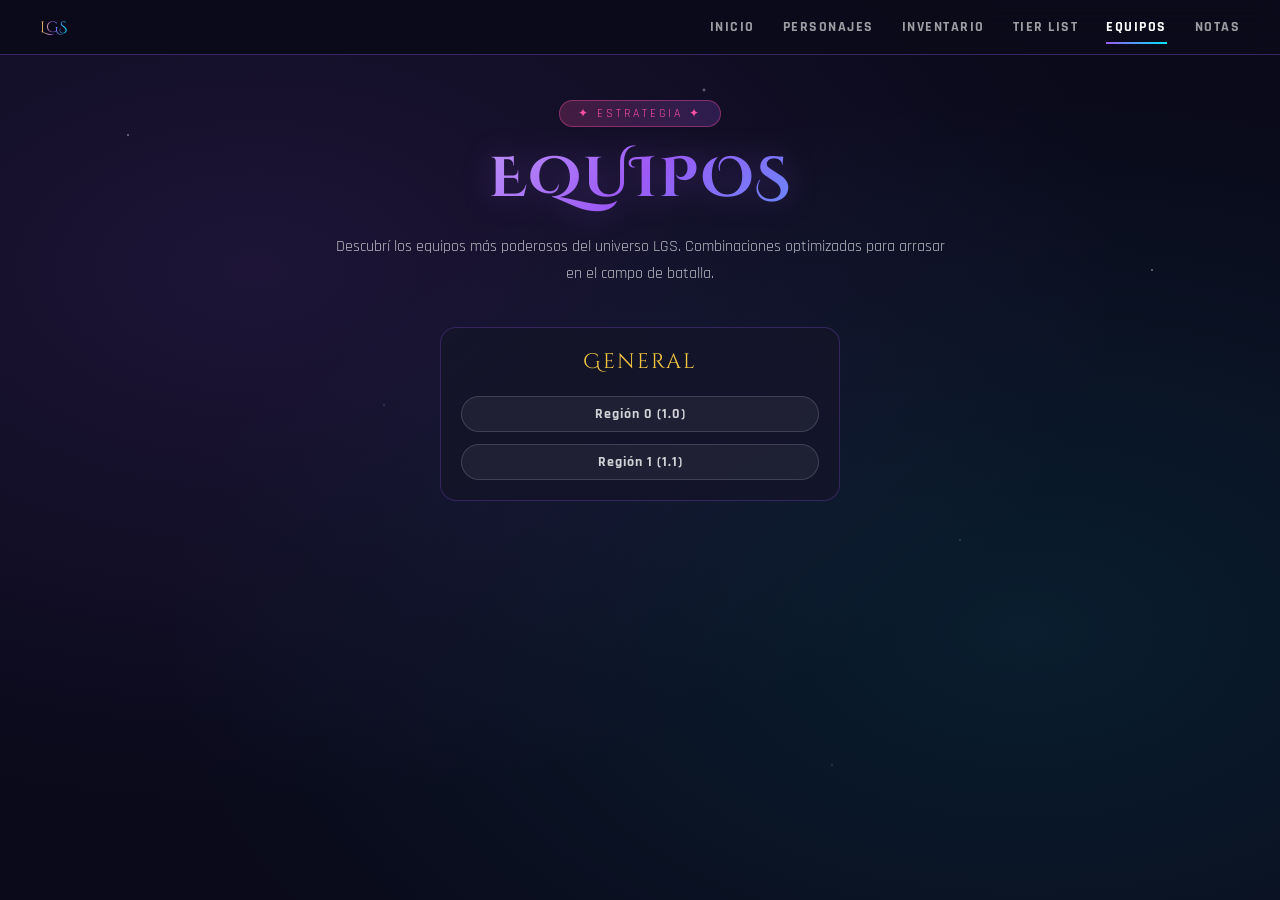
==== commit 32db06fe: "Add files via upload" ====
--- a/equipos.html
+++ b/equipos.html
@@ -222,20 +222,7 @@
 </head>
 <body data-page="equipos">
 <div class="bg-layer"></div>
-<nav>
-  <div class="nav-logo" onclick="goTo('home')">LGS</div>
-  <button class="nav-hamburger" id="nav-hamburger" aria-label="Menú">
-    <span></span><span></span><span></span>
-  </button>
-  <div class="nav-links" id="nav-links">
-    <button class="nav-btn" data-page="home"       onclick="goTo('home');closeMenu()">Inicio</button>
-    <button class="nav-btn" data-page="personajes" onclick="goTo('personajes');closeMenu()">Personajes</button>
-    <button class="nav-btn" data-page="inventario" onclick="goTo('inventario');closeMenu()">Inventario</button>
-    <button class="nav-btn" data-page="tierlist"   onclick="goTo('tierlist');closeMenu()">Tier List</button>
-    <button class="nav-btn" data-page="equipos"    onclick="goTo('equipos');closeMenu()">Equipos</button>
-    <button class="nav-btn" data-page="notas"      onclick="goTo('notas');closeMenu()">Notas</button>
-  </div>
-</nav>
+<script src="js/nav.js"></script>
 
 <div class="equipos-wrap">
   <div class="equipos-intro">
--- a/css/styles.css
+++ b/css/styles.css
@@ -0,0 +1,512 @@
+@import url('https://fonts.googleapis.com/css2?family=Cinzel+Decorative:wght@700;900&family=Rajdhani:wght@400;600;700&display=swap');
+*{margin:0;padding:0;box-sizing:border-box;}
+:root{
+  --gold:#f5c842;--violet:#9b59f5;--cyan:#00e5ff;--pink:#ff4fa3;
+  --bg:#0a0a1a;--border:rgba(155,89,245,0.35);
+  --fuego:#ff6b35;--hidro:#4fc3f7;--aero:#b2ff59;--geo:#ffca28;
+  --electro:#ce93d8;--crio:#80deea;--flora:#69f0ae;
+  --celestial:#ffe082;--umbral:#9e9e9e;--caos:#e040fb;
+}
+html,body{height:100%;background:var(--bg);color:#fff;font-family:'Rajdhani',sans-serif;overflow-x:hidden;}
+
+.bg-layer{position:fixed;inset:0;z-index:0;pointer-events:none;
+  background:radial-gradient(ellipse at 20% 30%,rgba(155,89,245,.13) 0%,transparent 60%),
+             radial-gradient(ellipse at 80% 70%,rgba(0,229,255,.09) 0%,transparent 60%),var(--bg);}
+.bg-layer::before{content:'';position:absolute;inset:0;
+  background-image:radial-gradient(1.5px 1.5px at 10% 15%,rgba(255,255,255,.6) 0%,transparent 100%),
+    radial-gradient(1px 1px at 30% 45%,rgba(255,255,255,.4) 0%,transparent 100%),
+    radial-gradient(2px 2px at 55% 10%,rgba(255,255,255,.5) 0%,transparent 100%),
+    radial-gradient(1px 1px at 75% 60%,rgba(255,255,255,.4) 0%,transparent 100%),
+    radial-gradient(1.5px 1.5px at 90% 30%,rgba(255,255,255,.6) 0%,transparent 100%),
+    radial-gradient(1px 1px at 65% 85%,rgba(255,255,255,.35) 0%,transparent 100%);
+  animation:twinkle 4s ease-in-out infinite alternate;}
+@keyframes twinkle{from{opacity:.6}to{opacity:1}}
+
+/* ── NAV ── */
+nav{position:fixed;top:0;left:0;right:0;z-index:300;display:flex;align-items:center;justify-content:space-between;
+  padding:14px 40px;background:rgba(10,10,26,.9);backdrop-filter:blur(14px);
+  border-bottom:1px solid var(--border);}
+.nav-logo{font-family:'Cinzel Decorative',cursive;font-size:.95rem;cursor:pointer;
+  background:linear-gradient(90deg,var(--gold),var(--violet),var(--cyan));
+  -webkit-background-clip:text;background-clip:text;-webkit-text-fill-color:transparent;}
+
+/* Links — visibles en desktop, ocultos en móvil */
+.nav-links{display:flex;gap:28px;}
+
+.nav-btn{background:none;border:none;color:rgba(255,255,255,.6);cursor:pointer;
+  font-family:'Rajdhani',sans-serif;font-size:.9rem;font-weight:700;letter-spacing:1.5px;
+  text-transform:uppercase;padding:4px 0;position:relative;transition:color .2s;}
+.nav-btn::after{content:'';position:absolute;bottom:-4px;left:0;right:0;height:2px;
+  background:linear-gradient(90deg,var(--violet),var(--cyan));
+  transform:scaleX(0);transition:transform .3s;transform-origin:left;}
+.nav-btn:hover,.nav-btn.active{color:#fff;}
+.nav-btn.active::after,.nav-btn:hover::after{transform:scaleX(1);}
+
+/* Hamburguesa — oculta en desktop */
+.nav-hamburger{
+  display:none;
+  flex-direction:column;
+  justify-content:center;
+  align-items:center;
+  gap:5px;
+  background:none;
+  border:1px solid rgba(155,89,245,.4);
+  border-radius:8px;
+  cursor:pointer;
+  padding:8px 9px;
+  z-index:310;
+  flex-shrink:0;
+}
+.nav-hamburger span{
+  display:block;
+  width:22px;height:2px;
+  background:rgba(255,255,255,.85);
+  border-radius:2px;
+  transition:transform .3s,opacity .3s;
+}
+.nav-hamburger.open span:nth-child(1){transform:translateY(7px) rotate(45deg);}
+.nav-hamburger.open span:nth-child(2){opacity:0;}
+.nav-hamburger.open span:nth-child(3){transform:translateY(-7px) rotate(-45deg);}
+
+/* ── HOME ── */
+.home-wrap{min-height:100vh;display:flex;flex-direction:column;align-items:center;
+  justify-content:center;text-align:center;padding:100px 20px 60px;}
+.hero-badge{display:inline-block;background:linear-gradient(90deg,rgba(155,89,245,.2),rgba(0,229,255,.2));
+  border:1px solid rgba(0,229,255,.4);border-radius:20px;padding:6px 20px;
+  font-size:.78rem;letter-spacing:3px;text-transform:uppercase;color:var(--cyan);margin-bottom:24px;
+  animation:fadeInDown .8s ease both;}
+.hero-title{font-family:'Cinzel Decorative',cursive;font-size:clamp(2rem,6vw,4.5rem);line-height:1.1;
+  background:linear-gradient(135deg,#fff 0%,var(--gold) 40%,var(--violet) 70%,var(--cyan) 100%);
+  -webkit-background-clip:text;background-clip:text;-webkit-text-fill-color:transparent;
+  background-size:200% 200%;animation:gradShift 4s ease infinite,fadeInDown 1s ease both;margin-bottom:8px;}
+@keyframes gradShift{0%,100%{background-position:0 50%}50%{background-position:100% 50%}}
+.hero-sub{font-family:'Cinzel Decorative',cursive;font-size:clamp(.9rem,2vw,1.6rem);
+  color:rgba(255,255,255,.45);letter-spacing:4px;margin-bottom:24px;animation:fadeInDown 1.1s ease both;}
+.hero-divider{width:200px;height:2px;background:linear-gradient(90deg,transparent,var(--violet),var(--cyan),transparent);
+  margin:0 auto 40px;animation:fadeIn 1.2s ease both;}
+.hero-desc{max-width:540px;font-size:1.05rem;color:rgba(255,255,255,.55);line-height:1.7;
+  margin-bottom:48px;animation:fadeInUp 1.2s ease both;}
+.home-cards{display:grid;grid-template-columns:repeat(auto-fit,minmax(210px,1fr));
+  gap:22px;max-width:880px;width:100%;animation:fadeInUp 1.4s ease both;}
+.home-card{background:rgba(255,255,255,.04);border:1px solid var(--border);border-radius:16px;
+  padding:30px 22px;cursor:pointer;transition:transform .3s,box-shadow .3s,border-color .3s;
+  text-align:center;position:relative;overflow:hidden;}
+.home-card::before{content:'';position:absolute;inset:0;
+  background:linear-gradient(135deg,var(--c1,var(--violet)),var(--c2,var(--cyan)));
+  opacity:0;transition:opacity .3s;}
+.home-card:hover{transform:translateY(-8px) scale(1.03);border-color:transparent;
+  box-shadow:0 20px 60px rgba(0,0,0,.4),0 0 28px var(--c1,var(--violet));}
+.home-card:hover::before{opacity:.12;}
+.home-card.c-chars{--c1:#ff4fa3;--c2:#9b59f5;}
+.home-card.c-tier{--c1:#f5c842;--c2:#ff6b35;}
+.home-card.c-inventario{--c1:#ffcc00;--c2:#f2994a;}
+.home-card.c-teams{--c1:#00e5ff;--c2:#00b894;}
+.hcard-icon{font-size:2.6rem;margin-bottom:14px;display:block;position:relative;z-index:1;
+  filter:drop-shadow(0 0 10px var(--c1,var(--violet)));transition:transform .3s;}
+.home-card:hover .hcard-icon{transform:scale(1.15) rotate(-5deg);}
+.hcard-title{font-family:'Cinzel Decorative',cursive;font-size:.95rem;color:#fff;
+  margin-bottom:7px;position:relative;z-index:1;letter-spacing:1px;}
+.hcard-desc{font-size:.85rem;color:rgba(255,255,255,.5);line-height:1.5;position:relative;z-index:1;}
+.home-stats{display:flex;gap:48px;margin-top:54px;animation:fadeInUp 1.6s ease both;}
+.hstat-num{font-family:'Cinzel Decorative',cursive;font-size:2rem;
+  background:linear-gradient(90deg,var(--gold),var(--violet));
+  -webkit-background-clip:text;background-clip:text;-webkit-text-fill-color:transparent;}
+.hstat-label{font-size:.78rem;letter-spacing:2px;text-transform:uppercase;color:rgba(255,255,255,.4);margin-top:4px;}
+
+/* ── SECCIONES ── */
+.chars-wrap{padding:100px 40px 60px;max-width:1300px;margin:0 auto;}
+
+.section-header {
+  text-align: center;
+  margin-bottom: 50px;
+  animation: fadeInDown 0.8s ease both;
+}
+
+.section-badge{
+  display:inline-block;
+  background:linear-gradient(90deg,rgba(255,79,163,.2),rgba(155,89,245,.2)); 
+  border:1px solid rgba(255,79,163,.4);
+  border-radius:20px;
+  padding:5px 18px; 
+  font-size:.75rem;
+  letter-spacing:3px;
+  text-transform:uppercase;
+  color:var(--pink);
+  margin-bottom:14px;
+}
+
+.section-title {
+  font-family: 'Cinzel Decorative', cursive;
+  font-size: clamp(2rem, 5vw, 3.5rem);
+  background: linear-gradient(135deg, #fff 0%, var(--violet) 50%, var(--cyan) 100%);
+  background-clip: text;
+  -webkit-background-clip: text;
+  -webkit-text-fill-color: transparent;
+  margin-bottom: 10px;
+  text-transform: uppercase;
+  letter-spacing: 2px;
+  filter: drop-shadow(0 0 15px rgba(155, 89, 245, 0.3));
+}
+
+.section-sub {
+  color: rgba(255, 255, 255, 0.5);
+  font-size: 1rem;
+  max-width: 600px;
+  margin: 0 auto;
+  line-height: 1.6;
+  letter-spacing: 1px;
+}
+/* ── INVENTARIO ── */
+.inventory-wrap{padding:100px 40px 60px;max-width:1300px;margin:0 auto;}
+.inventory-grid{display:grid;grid-template-columns:repeat(auto-fit,minmax(260px,1fr));gap:22px;margin-top:24px;}
+.inventory-card{background:rgba(255,255,255,.04);border:1px solid rgba(255,255,255,.08);border-radius:18px;overflow:hidden;
+  display:flex;flex-direction:column;transition:transform .3s,box-shadow .3s;}
+.inventory-card:hover{transform:translateY(-6px);box-shadow:0 18px 50px rgba(0,0,0,.28);}
+.inventory-card-media{position:relative;min-height:220px;display:flex;align-items:center;justify-content:center;
+  background:linear-gradient(135deg,rgba(155,89,245,.15),rgba(0,229,255,.12));color:#fff;
+  text-transform:uppercase;font-family:'Cinzel Decorative',cursive;font-size:1.8rem;letter-spacing:1px;}
+.inventory-card-media span{background:rgba(0,0,0,.35);padding:10px 18px;border-radius:999px;}
+.inventory-card-media-recuerdos{background:linear-gradient(135deg,#40123a,#220923);}
+.inventory-card-media-objetos{background:linear-gradient(135deg,#10343d,#0d5668);}
+.inventory-card-media-mensajes{background:linear-gradient(135deg,#2e1f3d,#5d3d7b);}
+.inventory-card-body{padding:22px;display:flex;flex-direction:column;gap:12px;}
+.inventory-card-title{font-family:'Cinzel Decorative',cursive;font-size:1.1rem;color:#fff;}
+.inventory-card-desc{color:rgba(255,255,255,.6);line-height:1.65;font-size:.94rem;}
+.inventory-card-notice{font-size:.82rem;color:rgba(255,255,255,.35);padding-top:4px;border-top:1px solid rgba(255,255,255,.06);}
+
+/* ── FILTROS ── */
+.filters {
+  background: rgba(20, 20, 40, 0.8);
+  border: 1px solid rgba(155, 89, 245, 0.4);
+  border-radius: 16px;
+  padding: 18px 22px;
+  margin-bottom: 24px;
+  display: flex;
+  flex-wrap: wrap;
+  align-items: flex-start;
+  gap: 20px;
+}
+.search-wrap{position:relative;flex:1;min-width:200px;}
+.search-wrap input{width:100%;background:rgba(255,255,255,.06);border:1px solid rgba(155,89,245,.3);
+  border-radius:10px;padding:9px 14px 9px 40px;color:#fff;font-family:'Rajdhani',sans-serif;
+  font-size:.92rem;font-weight:600;outline:none;transition:border-color .3s;}
+.search-wrap input::placeholder{color:rgba(255,255,255,.3);}
+.search-wrap input:focus{border-color:var(--violet);}
+.s-icon{position:absolute;left:12px;top:50%;transform:translateY(-50%);opacity:.45;font-size:.95rem;}
+.fg{display:flex;flex-direction:column;gap:7px;}
+.fl{font-size:.68rem;letter-spacing:2px;text-transform:uppercase;color:rgba(255,255,255,.35);}
+.fp{display:flex;flex-wrap:wrap;gap:5px;}
+.pill {
+  background: #1a1a2e;
+  border: 1px solid #5a4a8a;
+  color: #ddd;
+  padding: 6px 14px;
+  font-size: 0.85rem;
+  font-weight: 600;
+  border-radius: 20px;
+  cursor: pointer;
+  transition: all 0.2s;
+  display: flex;
+  align-items: center;
+  gap: 6px;
+  white-space: nowrap;
+  user-select: none;
+}
+
+.pill:hover {
+  background: #2e2a4a;
+  border-color: var(--violet);
+  color: #fff;
+}
+
+.pill.active {
+  background: rgba(155, 89, 245, 0.3);
+  border-color: var(--violet);
+  color: #fff;
+  box-shadow: 0 0 12px rgba(155, 89, 245, 0.4);
+}
+.count-lbl {
+  margin-left: auto;
+  color: #ffffff;
+  font-size: 0.9rem;
+  font-weight: 600;
+  white-space: nowrap;
+  background: rgba(155, 89, 245, 0.15);
+  padding: 6px 14px;
+  border-radius: 20px;
+  border: 1px solid rgba(155, 89, 245, 0.4);
+}
+#char-count {
+  color: var(--cyan);
+  font-weight: 700;
+  font-size: 1rem;
+}
+/* ── CARDS PERSONAJES ── */
+.chars-grid{display:grid;grid-template-columns:repeat(auto-fill,minmax(165px,1fr));gap:18px;}
+.char-card{position:relative;border-radius:14px;overflow:hidden;cursor:pointer;aspect-ratio:3/4;
+  background:rgba(255,255,255,.04);border:1px solid rgba(255,255,255,.1);
+  display:flex;flex-direction:column;transition:transform .3s,box-shadow .3s,border-color .3s;}
+.char-card:hover{transform:translateY(-8px) scale(1.03);}
+.char-card[data-rarity="5"]{border-color:rgba(245,200,66,.3);}
+.char-card[data-rarity="5"]:hover{border-color:var(--gold);box-shadow:0 20px 50px rgba(0,0,0,.5),0 0 28px rgba(245,200,66,.3);}
+.char-card[data-rarity="4"]{border-color:rgba(155,89,245,.25);}
+.char-card[data-rarity="4"]:hover{border-color:var(--violet);box-shadow:0 20px 50px rgba(0,0,0,.5),0 0 22px rgba(155,89,245,.3);}
+.card-art{flex:1;position:relative;overflow:hidden;}
+.card-art img{width:100%;height:100%;object-fit:cover;object-position:top center;display:block;transition:transform .4s;}
+.char-card:hover .card-art img{transform:scale(1.08);}
+.card-art-bg{width:100%;height:100%;display:flex;align-items:center;justify-content:center;}
+.elem-badge{position:absolute;top:9px;left:9px;width:13px;height:13px;border-radius:50%;
+  border:2px solid rgba(255,255,255,.2);z-index:2;}
+.rarity-badge{position:absolute;top:7px;right:7px;z-index:2;display:flex;gap:1px;
+  background:rgba(0,0,0,.55);border-radius:7px;padding:3px 5px;backdrop-filter:blur(4px);}
+.star{font-size:.52rem;line-height:1;}
+.card-footer{padding:9px 11px;background:linear-gradient(0deg,rgba(10,10,26,.97),rgba(10,10,26,.7));
+  border-top:1px solid rgba(255,255,255,.06);}
+.card-name{font-family:'Cinzel Decorative',cursive;font-size:.63rem;color:#fff;
+  text-align:center;white-space:nowrap;overflow:hidden;text-overflow:ellipsis;}
+.card-el-name{font-size:.65rem;color:rgba(255,255,255,.33);text-align:center;margin-top:2px;letter-spacing:1px;}
+.empty-state{grid-column:1/-1;text-align:center;padding:70px 20px;color:rgba(255,255,255,.22);}
+.empty-icon{font-size:2.8rem;margin-bottom:14px;display:block;}
+.empty-text{font-family:'Cinzel Decorative',cursive;font-size:.85rem;letter-spacing:2px;}
+
+/* ── MODAL ── */
+.modal-overlay{position:fixed;inset:0;z-index:500;background:rgba(0,0,0,.82);
+  backdrop-filter:blur(8px);display:flex;align-items:center;justify-content:center;
+  padding:20px;opacity:0;pointer-events:none;transition:opacity .28s;}
+.modal-overlay.open{opacity:1;pointer-events:all;}
+.modal{background:linear-gradient(160deg,#0f0f24,#0a0a1a);border-radius:18px;
+  border:1px solid rgba(155,89,245,.3);max-width:860px;width:100%;max-height:88vh;
+  overflow-y:auto;position:relative;transform:translateY(28px);transition:transform .28s;}
+.modal-overlay.open .modal{transform:translateY(0);}
+.modal::-webkit-scrollbar{width:5px;}
+.modal::-webkit-scrollbar-track{background:rgba(255,255,255,.02);}
+.modal::-webkit-scrollbar-thumb{background:rgba(155,89,245,.4);border-radius:3px;}
+.modal-hero{position:relative;height:320px;overflow:hidden;border-radius:18px 18px 0 0;}
+.modal-hero-img{width:100%;height:100%;object-fit:cover;object-position:top center;display:block;}
+.modal-hero-bg{width:100%;height:100%;}
+.modal-hero-grad{position:absolute;inset:0;
+  background:linear-gradient(0deg,#0a0a1a 0%,rgba(10,10,26,.25) 55%,transparent 100%);}
+.modal-close{position:absolute;top:14px;right:14px;z-index:10;background:rgba(0,0,0,.6);
+  border:1px solid rgba(255,255,255,.18);border-radius:50%;width:34px;height:34px;
+  color:#fff;font-size:1rem;cursor:pointer;display:flex;align-items:center;justify-content:center;
+  transition:background .2s;backdrop-filter:blur(4px);}
+.modal-close:hover{background:rgba(255,79,163,.45);}
+.modal-hero-info{position:absolute;bottom:18px;left:26px;right:26px;}
+.modal-name{font-family:'Cinzel Decorative',cursive;font-size:clamp(1.3rem,3vw,2rem);
+  color:#fff;text-shadow:0 2px 18px rgba(0,0,0,.9);margin-bottom:4px;}
+.modal-tagline{font-size:.85rem;color:rgba(255,255,255,.5);font-style:italic;letter-spacing:1px;}
+.modal-badges{display:flex;align-items:center;gap:8px;margin-top:9px;flex-wrap:wrap;}
+.mbadge{display:flex;align-items:center;gap:5px;background:rgba(0,0,0,.55);
+  border-radius:20px;padding:3px 11px;font-size:.78rem;font-weight:700;letter-spacing:.8px;
+  border:1px solid rgba(255,255,255,.12);backdrop-filter:blur(4px);}
+.mbadge-dot{width:9px;height:9px;border-radius:50%;}
+.mbadge-role{background:rgba(155,89,245,.15);border-color:rgba(155,89,245,.35);color:var(--violet);}
+.mbadge-rarity{border-color:rgba(245,200,66,.3);}
+.mbadge-paradigma{background:rgba(0,229,255,.08);border-color:rgba(0,229,255,.3);color:var(--cyan);}
+.mbadge-via{background:rgba(245,200,66,.12);border-color:rgba(245,200,66,.4);color:var(--gold);
+  font-family:'Rajdhani',sans-serif;font-weight:700;cursor:pointer;letter-spacing:.8px;
+  transition:background .2s;}
+.mbadge-via:hover{background:rgba(245,200,66,.25);}
+.modal-body{padding:22px 26px 30px;}
+.ms-title{font-family:'Cinzel Decorative',cursive;font-size:.75rem;color:var(--cyan);
+  letter-spacing:3px;text-transform:uppercase;margin-bottom:12px;padding-bottom:7px;
+  border-bottom:1px solid rgba(0,229,255,.14);}
+.ms{margin-bottom:26px;}
+.stats-grid{display:grid;grid-template-columns:repeat(auto-fill,minmax(155px,1fr));gap:7px;}
+.srow{display:flex;justify-content:space-between;align-items:center;
+  background:rgba(255,255,255,.04);border-radius:8px;padding:6px 11px;
+  border:1px solid rgba(255,255,255,.05);}
+.sname{font-size:.78rem;color:rgba(255,255,255,.48);font-weight:600;}
+.sval{font-size:.85rem;color:#fff;font-weight:700;}
+.skill-card{background:rgba(255,255,255,.04);border:1px solid rgba(255,255,255,.07);
+  border-radius:11px;padding:14px 16px;margin-bottom:10px;transition:border-color .3s;}
+.skill-card:hover{border-color:rgba(155,89,245,.3);}
+.sk-head{display:flex;align-items:center;gap:9px;margin-bottom:7px;}
+.sk-icon{font-size:1.1rem;}
+.sk-name{font-family:'Cinzel Decorative',cursive;font-size:.74rem;color:var(--gold);letter-spacing:.8px;}
+.sk-type{font-size:.68rem;color:rgba(255,255,255,.32);letter-spacing:2px;text-transform:uppercase;margin-left:auto;}
+.sk-flavor{font-size:.8rem;color:rgba(255,255,255,.42);font-style:italic;margin-bottom:7px;line-height:1.5;}
+.sk-desc{font-size:.86rem;color:rgba(255,255,255,.73);line-height:1.6;}
+.sk-desc strong{color:var(--cyan);}
+.ptable{width:100%;border-collapse:collapse;}
+.ptable th{font-size:.7rem;letter-spacing:2px;text-transform:uppercase;color:rgba(255,255,255,.32);
+  padding:7px 11px;text-align:left;border-bottom:1px solid rgba(255,255,255,.07);}
+.ptable td{padding:8px 11px;font-size:.83rem;border-bottom:1px solid rgba(255,255,255,.04);}
+.ptable tr:last-child td{border-bottom:none;}
+.ptable tr:hover td{background:rgba(255,255,255,.03);}
+.pnum{color:var(--gold);font-weight:700;text-align:center;font-family:'Cinzel Decorative',cursive;}
+.pname{color:var(--violet);font-weight:700;}
+.pdesc{color:rgba(255,255,255,.62);line-height:1.5;}
+.pdesc strong{color:var(--cyan);}
+
+/* ── COMING SOON ── */
+.coming-soon{min-height:100vh;display:flex;flex-direction:column;align-items:center;
+  justify-content:center;text-align:center;padding:100px 20px;}
+.cs-icon{font-size:4rem;margin-bottom:20px;opacity:.4;}
+.cs-title{font-family:'Cinzel Decorative',cursive;font-size:1.4rem;color:rgba(255,255,255,.25);
+  letter-spacing:3px;margin-bottom:10px;}
+.cs-sub{font-size:.9rem;color:rgba(255,255,255,.15);letter-spacing:2px;}
+
+/* ── KEYFRAMES ── */
+@keyframes fadeInDown{from{opacity:0;transform:translateY(-24px)}to{opacity:1;transform:translateY(0)}}
+@keyframes fadeInUp{from{opacity:0;transform:translateY(24px)}to{opacity:1;transform:translateY(0)}}
+@keyframes fadeIn{from{opacity:0}to{opacity:1}}
+
+/* ══════════════════════════════
+   TABLET (≤ 900px)
+══════════════════════════════ */
+@media (max-width:900px){
+  nav{padding:14px 20px;}
+  .home-cards{grid-template-columns:repeat(2,1fr);gap:14px;}
+  .home-wrap{padding:90px 16px 50px;}
+  .hero-title{font-size:clamp(1.8rem,7vw,3.2rem);}
+  .hero-sub{font-size:clamp(.8rem,2.5vw,1.3rem);}
+  .hero-desc{font-size:.98rem;}
+  .chars-wrap{padding:90px 20px 50px;}
+}
+
+/* ══════════════════════════════
+   MÓVIL (≤ 600px)
+══════════════════════════════ */
+@media (max-width:600px){
+  nav{padding:12px 16px;}
+
+  /* Mostrar hamburguesa */
+  .nav-hamburger{display:flex;}
+
+  /* Ocultar links y convertirlos en drawer lateral */
+  .nav-links{
+    display:flex; /* siempre flex, pero fuera de pantalla */
+    position:fixed;
+    top:0;right:0;
+    height:100vh;
+    width:72%;
+    max-width:280px;
+    background:rgba(10,10,26,.97);
+    backdrop-filter:blur(16px);
+    border-left:1px solid rgba(155,89,245,.3);
+    flex-direction:column;
+    align-items:flex-start;
+    justify-content:center;
+    gap:4px;
+    padding:40px 28px;
+    transform:translateX(100%);
+    transition:transform .3s ease;
+    z-index:305;
+  }
+  .nav-links.open{transform:translateX(0);}
+
+  .nav-btn{
+    font-size:1.05rem;
+    padding:12px 0;
+    width:100%;
+    text-align:left;
+    border-bottom:1px solid rgba(255,255,255,.06);
+  }
+  .nav-btn::after{display:none;}
+
+  /* Home */
+  .home-wrap{padding:80px 14px 44px;}
+  .hero-title{font-size:clamp(1.5rem,9vw,2.4rem);}
+  .hero-sub{font-size:.85rem;letter-spacing:3px;}
+  .hero-desc{font-size:.92rem;}
+  .hero-divider{width:140px;}
+  .home-cards{grid-template-columns:1fr 1fr;gap:10px;}
+  .hcard-icon{font-size:2rem;margin-bottom:10px;}
+  .hcard-title{font-size:.82rem;}
+  .hcard-desc{font-size:.75rem;}
+  .home-stats{gap:28px;}
+  .hstat-num{font-size:1.6rem;}
+  .hstat-label{font-size:.7rem;}
+
+  /* Personajes */
+  .chars-wrap{padding:80px 12px 40px;}
+  .chars-grid{grid-template-columns:repeat(auto-fill,minmax(130px,1fr));gap:12px;}
+  .simple-search{margin:0 0 24px;max-width:100%;}
+
+  /* Modal */
+  .modal{max-height:95vh;border-radius:14px;}
+  .modal-hero{height:220px;}
+  .modal-body{padding:16px 16px 24px;}
+  .stats-grid{grid-template-columns:repeat(2,1fr);}
+  .ptable th,.ptable td{padding:6px 8px;font-size:.78rem;}
+}
+
+/* ══════════════════════════════
+   MUY CHICO (≤ 380px)
+══════════════════════════════ */
+@media (max-width:380px){
+  .home-cards{grid-template-columns:1fr;}
+  .hero-title{font-size:1.4rem;}
+  .chars-grid{grid-template-columns:repeat(2,1fr);}
+}
+/* ── RASGO ÚNICO ── */
+.rasgo-desc {
+  color: rgba(255,255,255,.55);
+  font-size: .88rem;
+  line-height: 1.6;
+  margin-bottom: 14px;
+  font-style: italic;
+}
+
+.rasgo-grid {
+  display: grid;
+  grid-template-columns: repeat(auto-fill, minmax(200px, 1fr));
+  gap: 10px;
+}
+
+.rasgo-card {
+  background: rgba(255,255,255,.05);
+  border: 1px solid rgba(245,200,66,.25);
+  border-radius: 12px;
+  padding: 12px 14px;
+  transition: border-color .3s, box-shadow .3s;
+}
+
+.rasgo-card:hover {
+  border-color: var(--gold);
+  box-shadow: 0 0 14px rgba(245,200,66,.15);
+}
+
+.rasgo-ally {
+  font-size: .72rem;
+  text-transform: uppercase;
+  letter-spacing: 2px;
+  color: var(--cyan);
+  margin-bottom: 4px;
+}
+
+.rasgo-name {
+  font-family: 'Cinzel Decorative', cursive;
+  font-size: .78rem;
+  color: var(--gold);
+  margin-bottom: 6px;
+}
+
+.rasgo-text {
+  font-size: .82rem;
+  color: rgba(255,255,255,.65);
+  line-height: 1.55;
+}
+/* ── TOOLTIP GLOBAL (POSITION FIXED) ── */
+#global-tooltip {
+  position: fixed;
+  z-index: 9999;
+  background: #0f0f24;
+  border: 1px solid var(--cyan);
+  color: #fff;
+  padding: 6px 12px;
+  border-radius: 6px;
+  font-size: 0.75rem;
+  max-width: 220px;
+  white-space: normal;
+  word-break: break-word;
+  box-shadow: 0 4px 12px rgba(0,0,0,.6);
+  pointer-events: none;
+  opacity: 0;
+  transition: opacity 0.2s;
+}
+
+#global-tooltip.visible {
+  opacity: 1;
+}
